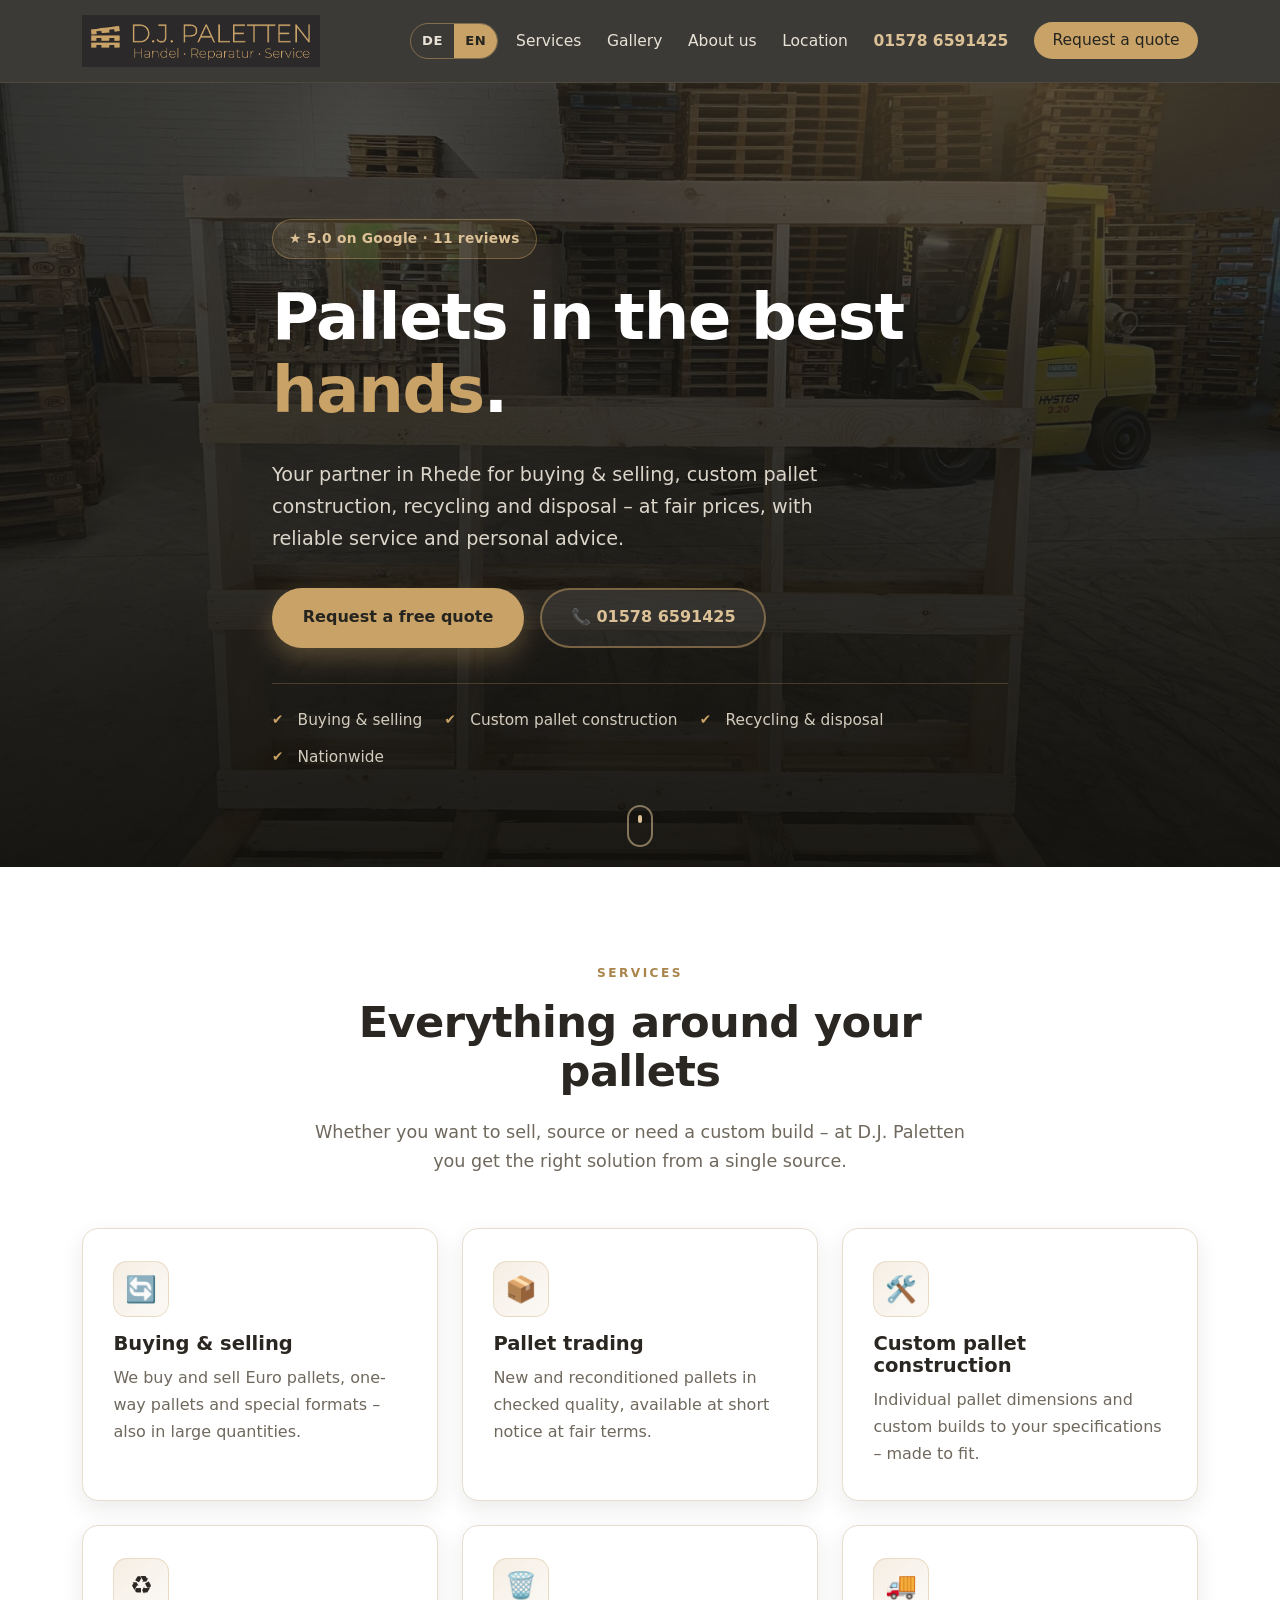
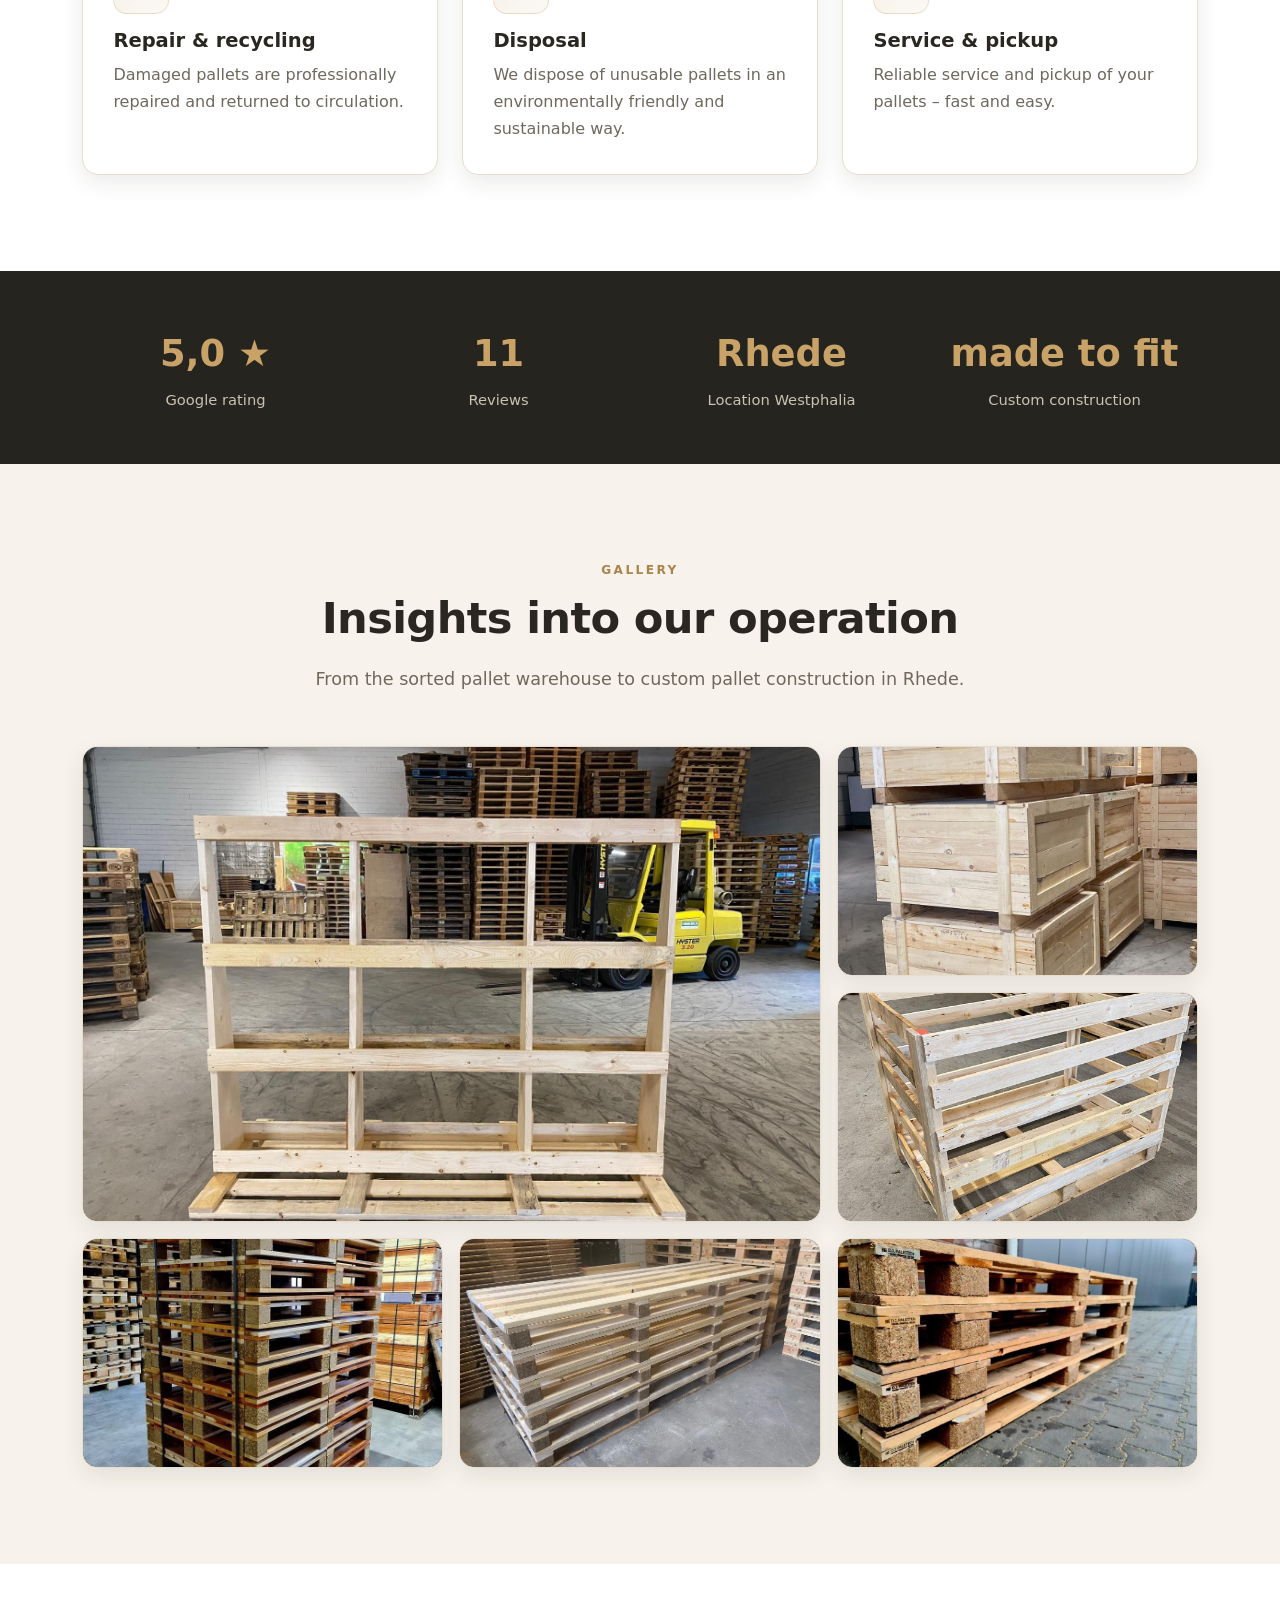
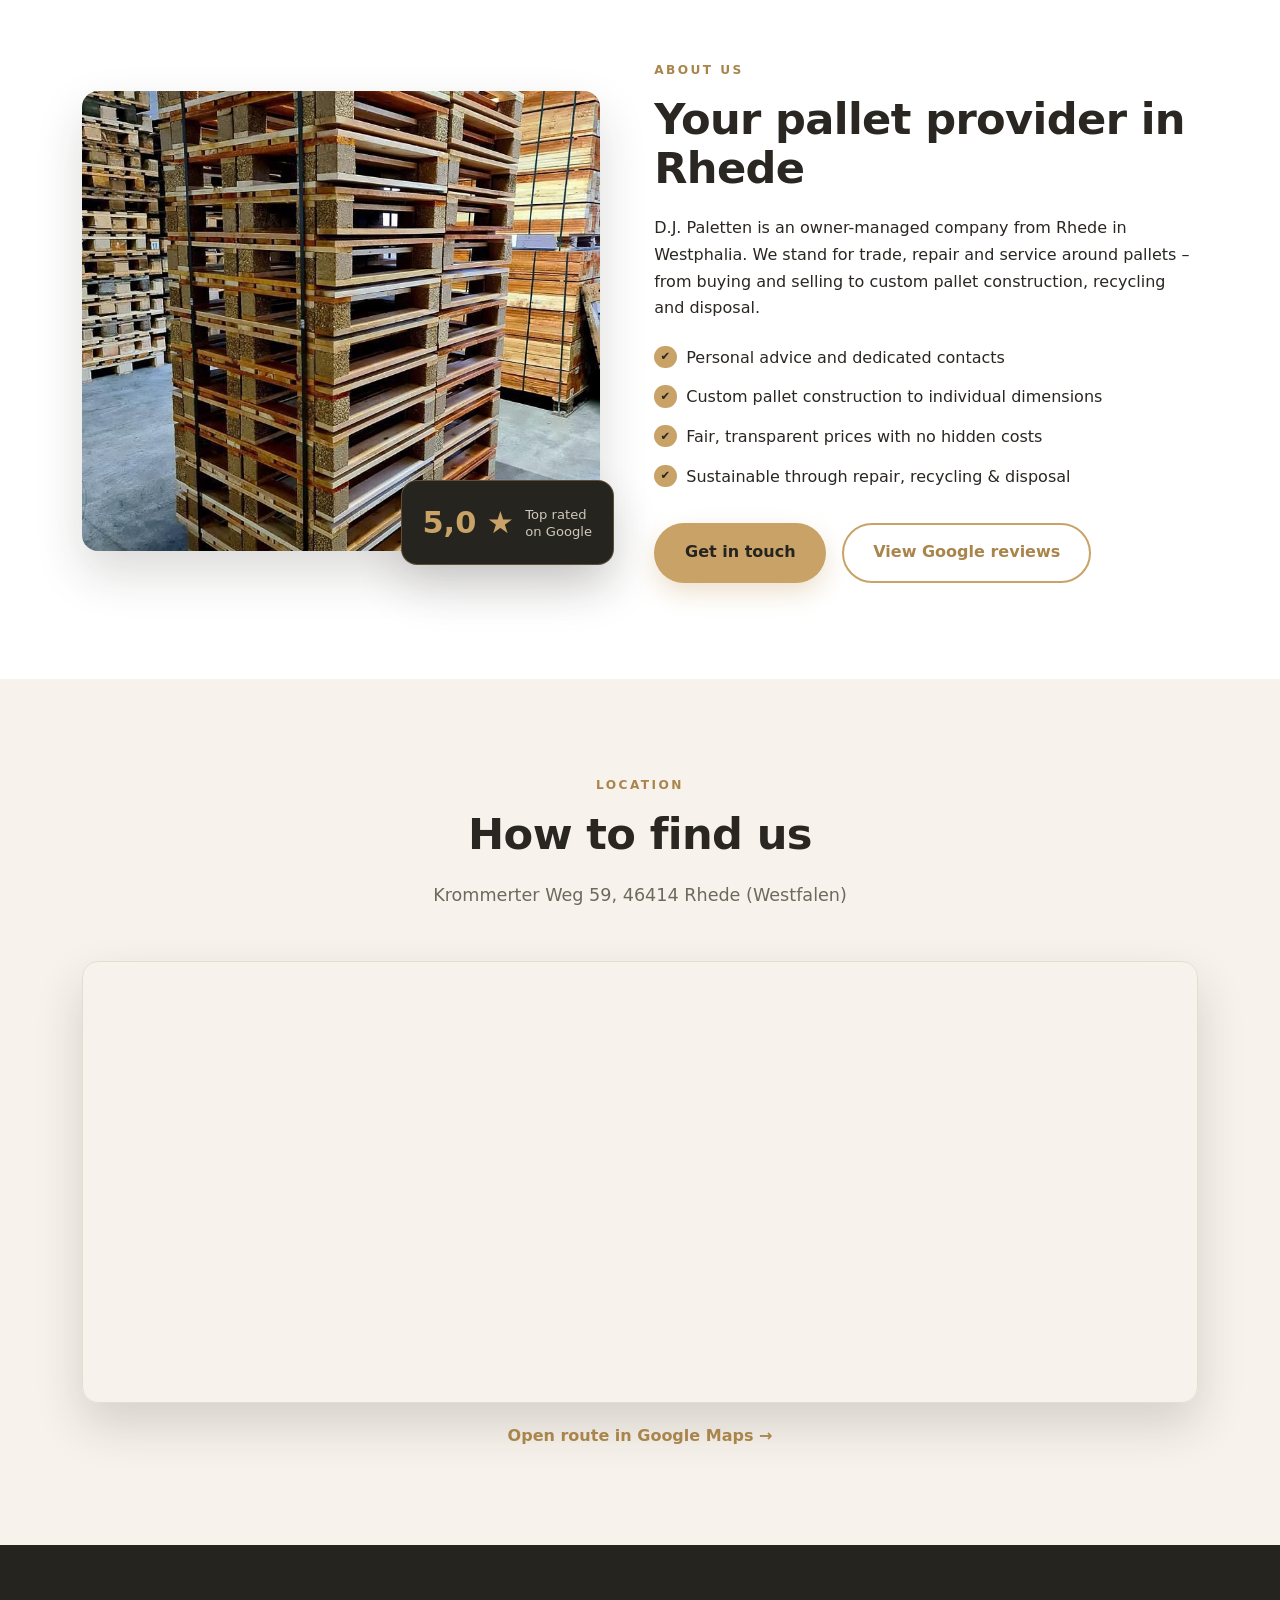
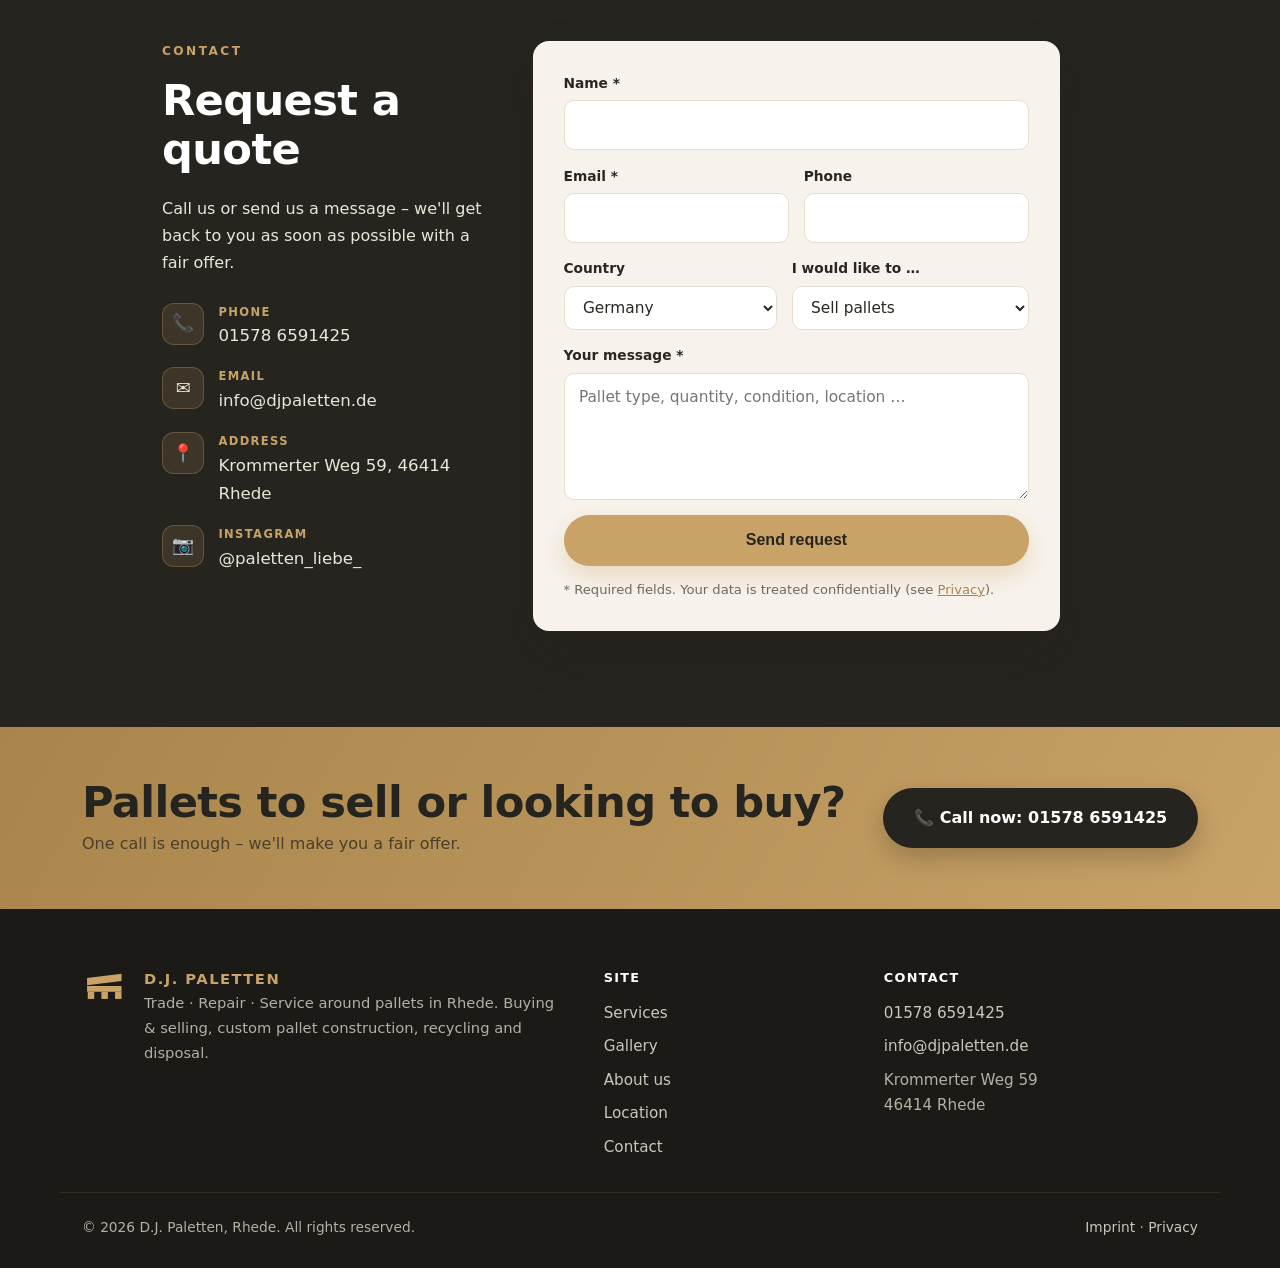
==== index.html @ c66fdd86 "Fix logo flip/wrap on mobile, compact mobile header - Fix cached-image bug: show real logo when img " ====
<!DOCTYPE html>
<html lang="de">
<head>
  <meta charset="UTF-8" />
  <meta name="viewport" content="width=device-width, initial-scale=1.0" />
  <meta name="description" content="D.J. Paletten in Rhede – Handel, Reparatur und Service rund um Paletten: An- & Verkauf, Sonderpalettenbau, Recycling und Entsorgung. 5,0 Sterne bei Google. Krommerter Weg 59, 46414 Rhede." />
  <meta name="theme-color" content="#26241f" />
  <meta property="og:title" content="D.J. Paletten Rhede – Handel · Reparatur · Service" />
  <meta property="og:description" content="An- & Verkauf, Sonderpalettenbau, Recycling und Entsorgung von Paletten in Rhede. 5,0 Sterne bei Google." />
  <meta property="og:type" content="website" />
  <meta property="og:image" content="assets/img/lager-europaletten.jpg" />
  <title>D.J. Paletten Rhede – Handel · Reparatur · Service</title>
  <link rel="stylesheet" href="css/style.css?v=3" />
  <link rel="icon" href="data:image/svg+xml,%3Csvg xmlns='http://www.w3.org/2000/svg' viewBox='0 0 100 100'%3E%3Crect width='100' height='100' rx='18' fill='%2326241f'/%3E%3Crect x='20' y='40' width='60' height='12' rx='2' fill='%23c8a267'/%3E%3Crect x='20' y='54' width='60' height='10' rx='2' fill='%23c8a267'/%3E%3Crect x='22' y='64' width='12' height='12' fill='%23c8a267'/%3E%3Crect x='44' y='64' width='12' height='12' fill='%23c8a267'/%3E%3Crect x='66' y='64' width='12' height='12' fill='%23c8a267'/%3E%3C/svg%3E" />

  <script type="application/ld+json">
  {
    "@context": "https://schema.org",
    "@type": "LocalBusiness",
    "name": "D.J. Paletten",
    "description": "Handel, Reparatur und Service rund um Paletten: An- & Verkauf, Sonderpalettenbau, Recycling und Entsorgung.",
    "telephone": "+4915786591425",
    "email": "info@djpaletten.de",
    "url": "https://www.djpaletten.de",
    "address": {
      "@type": "PostalAddress",
      "streetAddress": "Krommerter Weg 59",
      "postalCode": "46414",
      "addressLocality": "Rhede",
      "addressRegion": "Nordrhein-Westfalen",
      "addressCountry": "DE"
    },
    "aggregateRating": { "@type": "AggregateRating", "ratingValue": "5.0", "reviewCount": "11" }
  }
  </script>
</head>
<body>
  <a href="#leistungen" class="skip-link" data-i18n="skip">Zum Inhalt springen</a>

  <!-- Header -->
  <header class="site-header" id="top">
    <div class="container header-inner">
      <a href="#top" class="logo" aria-label="D.J. Paletten Startseite">
        <img src="assets/img/logo.png?v=3" alt="D.J. Paletten" class="logo-img" />
        <span class="logo-fallback">
          <svg class="logo-mark" viewBox="0 0 64 48" role="img" aria-hidden="true" focusable="false">
            <path d="M7 13 L55 7 L55 17 L7 23 Z" fill="#c8a267" />
            <path d="M7 24 L55 24 L55 32 L7 32 Z" fill="#c8a267" />
            <rect x="8" y="32" width="9" height="10" fill="#c8a267" />
            <rect x="27" y="32" width="9" height="10" fill="#c8a267" />
            <rect x="46" y="32" width="9" height="10" fill="#c8a267" />
          </svg>
          <span class="logo-text">
            <span class="logo-name">D.J. Paletten</span>
            <span class="logo-tag">Handel · Reparatur · Service</span>
          </span>
        </span>
      </a>

      <div class="header-right">
        <div class="lang-switch" role="group" aria-label="Sprache / Language">
          <button type="button" data-lang="de" class="active">DE</button>
          <button type="button" data-lang="en">EN</button>
        </div>
        <nav class="main-nav" aria-label="Hauptnavigation">
          <button class="nav-toggle" aria-expanded="false" aria-controls="nav-list" aria-label="Menü öffnen">
            <span></span><span></span><span></span>
          </button>
          <ul id="nav-list" class="nav-list">
            <li><a href="#leistungen" data-i18n="nav.services">Leistungen</a></li>
            <li><a href="#galerie" data-i18n="nav.gallery">Galerie</a></li>
            <li><a href="#ueber-uns" data-i18n="nav.about">Über uns</a></li>
            <li><a href="#standort" data-i18n="nav.location">Standort</a></li>
            <li><a href="tel:+4915786591425" class="nav-phone">01578 6591425</a></li>
            <li><a href="#kontakt" class="nav-cta" data-i18n="nav.cta">Angebot anfragen</a></li>
          </ul>
        </nav>
      </div>
    </div>
  </header>

  <main>
    <!-- Hero -->
    <section class="hero">
      <div class="hero-bg" aria-hidden="true"></div>
      <div class="container hero-inner">
        <span class="hero-badge" data-i18n="hero.badge">★ 5,0 bei Google · 11 Rezensionen</span>
        <h1><span data-i18n="hero.h1a">Paletten in besten </span><span class="accent" data-i18n="hero.h1b">Händen</span>.</h1>
        <p class="hero-lead" data-i18n="hero.lead">
          Ihr Partner in Rhede für An- &amp; Verkauf, Sonderpalettenbau, Recycling und
          Entsorgung – zu fairen Preisen, mit zuverlässigem Service und persönlicher Beratung.
        </p>
        <div class="hero-actions">
          <a href="#kontakt" class="btn btn-primary" data-i18n="hero.btnQuote">Kostenloses Angebot anfragen</a>
          <a href="tel:+4915786591425" class="btn btn-ghost">📞 01578 6591425</a>
        </div>
        <ul class="hero-usp">
          <li data-i18n="hero.usp1">An- &amp; Verkauf</li>
          <li data-i18n="hero.usp2">Sonderpalettenbau</li>
          <li data-i18n="hero.usp3">Recycling &amp; Entsorgung</li>
          <li data-i18n="hero.usp4">Deutschlandweit</li>
        </ul>
      </div>
      <a href="#leistungen" class="hero-scroll" aria-label="Nach unten scrollen"><span></span></a>
    </section>

    <!-- Leistungen -->
    <section id="leistungen" class="section">
      <div class="container">
        <header class="section-head reveal">
          <p class="eyebrow" data-i18n="services.eyebrow">Leistungen</p>
          <h2 data-i18n="services.h2">Alles rund um Ihre Paletten</h2>
          <p class="section-sub" data-i18n="services.sub">
            Ob Sie Paletten loswerden, beschaffen oder eine Sonderanfertigung benötigen –
            bei D.J. Paletten bekommen Sie die passende Lösung aus einer Hand.
          </p>
        </header>

        <div class="cards">
          <article class="card reveal">
            <span class="card-icon">🔄</span>
            <h3 data-i18n="card1.t">An- &amp; Verkauf</h3>
            <p data-i18n="card1.d">Wir kaufen und verkaufen Europaletten, Einwegpaletten und Sonderformate – auch in großen Mengen.</p>
          </article>
          <article class="card reveal">
            <span class="card-icon">📦</span>
            <h3 data-i18n="card2.t">Palettenhandel</h3>
            <p data-i18n="card2.d">Neue und aufgearbeitete Paletten in geprüfter Qualität, kurzfristig verfügbar zu fairen Konditionen.</p>
          </article>
          <article class="card reveal">
            <span class="card-icon">🛠️</span>
            <h3 data-i18n="card3.t">Sonderpalettenbau</h3>
            <p data-i18n="card3.d">Individuelle Palettenmaße und Sonderanfertigungen nach Ihren Vorgaben – passgenau gefertigt.</p>
          </article>
          <article class="card reveal">
            <span class="card-icon">♻️</span>
            <h3 data-i18n="card4.t">Reparatur &amp; Recycling</h3>
            <p data-i18n="card4.d">Beschädigte Paletten werden fachgerecht instand gesetzt und zurück in den Kreislauf geführt.</p>
          </article>
          <article class="card reveal">
            <span class="card-icon">🗑️</span>
            <h3 data-i18n="card5.t">Entsorgung</h3>
            <p data-i18n="card5.d">Nicht mehr verwendbare Paletten entsorgen wir umweltgerecht und nachhaltig für Sie.</p>
          </article>
          <article class="card reveal">
            <span class="card-icon">🚚</span>
            <h3 data-i18n="card6.t">Service &amp; Abholung</h3>
            <p data-i18n="card6.d">Zuverlässiger Service und Abholung Ihrer Paletten – schnell und unkompliziert.</p>
          </article>
        </div>
      </div>
    </section>

    <!-- Kennzahlen -->
    <section class="stats-band">
      <div class="container stats-inner">
        <div class="stat reveal"><strong>5,0 ★</strong><span data-i18n="stats1">Google-Bewertung</span></div>
        <div class="stat reveal"><strong>11</strong><span data-i18n="stats2">Rezensionen</span></div>
        <div class="stat reveal"><strong>Rhede</strong><span data-i18n="stats3">Standort Westfalen</span></div>
        <div class="stat reveal"><strong data-i18n="stats4v">nach Maß</strong><span data-i18n="stats4">Sonderpalettenbau</span></div>
      </div>
    </section>

    <!-- Galerie -->
    <section id="galerie" class="section section-alt">
      <div class="container">
        <header class="section-head reveal">
          <p class="eyebrow" data-i18n="gallery.eyebrow">Galerie</p>
          <h2 data-i18n="gallery.h2">Einblicke in unseren Betrieb</h2>
          <p class="section-sub" data-i18n="gallery.sub">Vom sortierten Palettenlager bis zum Sonderpalettenbau in Rhede.</p>
        </header>

        <div class="gallery reveal">
          <figure class="gallery-item wide" data-label="Lager &amp; Logistik" data-i18n-label="g1">
            <img src="assets/img/lager-europaletten.jpg" alt="Palettenlager mit Gabelstapler bei D.J. Paletten in Rhede" loading="lazy" />
          </figure>
          <figure class="gallery-item" data-label="Aufsatzkisten" data-i18n-label="g2">
            <img src="assets/img/lager-holzkisten.jpg" alt="Gestapelte Aufsatz- und Holzkisten" loading="lazy" />
          </figure>
          <figure class="gallery-item" data-label="Aufsetzrahmen" data-i18n-label="g3">
            <img src="assets/img/aufsetzrahmen.jpg" alt="Aufsetzrahmen auf einer Palette" loading="lazy" />
          </figure>
          <figure class="gallery-item" data-label="Neue Paletten" data-i18n-label="g4">
            <img src="assets/img/produktion-paletten.jpg" alt="Stapel neuer Paletten im Betrieb" loading="lazy" />
          </figure>
          <figure class="gallery-item" data-label="Sonderpaletten" data-i18n-label="g5">
            <img src="assets/img/sonderpalette.jpg" alt="Kräftige Sonderpalette aus dem Palettenbau" loading="lazy" />
          </figure>
          <figure class="gallery-item" data-label="D.J. Paletten" data-i18n-label="g6">
            <img src="assets/img/dj-paletten-detail.jpg" alt="Paletten mit D.J. Paletten Kennzeichnung" loading="lazy" />
          </figure>
        </div>
      </div>
    </section>

    <!-- Über uns -->
    <section id="ueber-uns" class="section">
      <div class="container about-inner">
        <div class="about-media reveal">
          <img src="assets/img/produktion-paletten.jpg" alt="Frisch produzierte Paletten bei D.J. Paletten" loading="lazy" />
          <div class="about-badge">
            <strong>5,0 ★</strong>
            <span data-i18n-html="about.badge">Top bewertet<br />bei Google</span>
          </div>
        </div>
        <div class="about-text reveal">
          <p class="eyebrow" data-i18n="about.eyebrow">Über uns</p>
          <h2 data-i18n="about.h2">Ihr Palettenanbieter in Rhede</h2>
          <p data-i18n="about.p">
            D.J. Paletten ist ein inhabergeführtes Unternehmen aus Rhede in Westfalen.
            Wir stehen für Handel, Reparatur und Service rund um Paletten – vom An- und
            Verkauf über den Sonderpalettenbau bis zu Recycling und Entsorgung.
          </p>
          <ul class="checklist">
            <li data-i18n="about.li1">Persönliche Beratung und feste Ansprechpartner</li>
            <li data-i18n="about.li2">Sonderpalettenbau nach individuellem Maß</li>
            <li data-i18n="about.li3">Faire, transparente Preise ohne versteckte Kosten</li>
            <li data-i18n="about.li4">Nachhaltig durch Reparatur, Recycling &amp; Entsorgung</li>
          </ul>
          <div class="about-actions">
            <a href="#kontakt" class="btn btn-primary" data-i18n="about.btnContact">Kontakt aufnehmen</a>
            <a href="https://www.google.com/maps/search/?api=1&query=D.J.+Paletten+Krommerter+Weg+59+Rhede" target="_blank" rel="noopener" class="btn btn-outline" data-i18n="about.btnReviews">Google-Bewertungen ansehen</a>
          </div>
        </div>
      </div>
    </section>

    <!-- Standort -->
    <section id="standort" class="section section-alt">
      <div class="container">
        <header class="section-head reveal">
          <p class="eyebrow" data-i18n="location.eyebrow">Standort</p>
          <h2 data-i18n="location.h2">So finden Sie uns</h2>
          <p class="section-sub">Krommerter Weg 59, 46414 Rhede (Westfalen)</p>
        </header>
        <div class="map-wrap reveal">
          <iframe
            title="Standort D.J. Paletten auf Google Maps"
            src="https://maps.google.com/maps?q=Krommerter%20Weg%2059%2C%2046414%20Rhede&z=15&output=embed"
            width="100%" height="440" style="border:0;" loading="lazy"
            referrerpolicy="no-referrer-when-downgrade" allowfullscreen></iframe>
        </div>
        <p class="map-link">
          <a href="https://www.google.com/maps/search/?api=1&query=Krommerter+Weg+59,+46414+Rhede" target="_blank" rel="noopener" data-i18n="location.maplink">Route in Google Maps öffnen &rarr;</a>
        </p>
      </div>
    </section>

    <!-- Kontakt -->
    <section id="kontakt" class="section section-contact">
      <div class="container contact-inner">
        <div class="contact-info reveal">
          <p class="eyebrow" data-i18n="contact.eyebrow">Kontakt</p>
          <h2 data-i18n="contact.h2">Angebot anfordern</h2>
          <p data-i18n="contact.p">Rufen Sie uns an oder schreiben Sie uns – wir melden uns schnellstmöglich mit einem fairen Angebot zurück.</p>

          <ul class="contact-list">
            <li>
              <span class="contact-ico">📞</span>
              <span><span class="contact-label" data-i18n="contact.tel">Telefon</span><a href="tel:+4915786591425">01578 6591425</a></span>
            </li>
            <li>
              <span class="contact-ico">✉️</span>
              <span><span class="contact-label" data-i18n="contact.email">E-Mail</span><a href="mailto:info@djpaletten.de">info@djpaletten.de</a></span>
            </li>
            <li>
              <span class="contact-ico">📍</span>
              <span><span class="contact-label" data-i18n="contact.addr">Adresse</span>Krommerter Weg 59, 46414 Rhede</span>
            </li>
            <li>
              <span class="contact-ico">📷</span>
              <span><span class="contact-label">Instagram</span><a href="https://www.instagram.com/paletten_liebe_/" target="_blank" rel="noopener">@paletten_liebe_</a></span>
            </li>
          </ul>
        </div>

        <form class="contact-form reveal" id="contact-form" action="https://formspree.io/f/mzdnvnoz" method="POST" novalidate>
          <input type="hidden" name="_subject" value="Neue Anfrage über djpaletten.de" />
          <input type="text" name="_gotcha" tabindex="-1" autocomplete="off" aria-hidden="true" style="position:absolute;left:-9999px;width:1px;height:1px;overflow:hidden" />
          <div class="field">
            <label for="name" data-i18n="form.name">Name *</label>
            <input type="text" id="name" name="name" required autocomplete="name" />
          </div>
          <div class="field-row">
            <div class="field">
              <label for="email" data-i18n="form.email">E-Mail *</label>
              <input type="email" id="email" name="email" required autocomplete="email" />
            </div>
            <div class="field">
              <label for="phone" data-i18n="form.phone">Telefon</label>
              <input type="tel" id="phone" name="phone" autocomplete="tel" />
            </div>
          </div>
          <div class="field-row">
            <div class="field">
              <label for="country" data-i18n="form.country">Land</label>
              <select id="country" name="country">
                <option value="Deutschland" selected data-i18n="c.de">Deutschland</option>
                <option value="Österreich" data-i18n="c.at">Österreich</option>
                <option value="Schweiz" data-i18n="c.ch">Schweiz</option>
                <option value="Niederlande" data-i18n="c.nl">Niederlande</option>
                <option value="Belgien" data-i18n="c.be">Belgien</option>
                <option value="Luxemburg" data-i18n="c.lu">Luxemburg</option>
                <option value="Frankreich" data-i18n="c.fr">Frankreich</option>
                <option value="Polen" data-i18n="c.pl">Polen</option>
                <option value="Dänemark" data-i18n="c.dk">Dänemark</option>
                <option value="Tschechien" data-i18n="c.cz">Tschechien</option>
                <option value="Italien" data-i18n="c.it">Italien</option>
                <option value="Anderes Land" data-i18n="c.other">Anderes Land</option>
              </select>
            </div>
            <div class="field">
              <label for="subject" data-i18n="form.subject">Ich möchte …</label>
              <select id="subject" name="subject">
                <option value="Paletten verkaufen" data-i18n="form.opt1">Paletten verkaufen</option>
                <option value="Paletten kaufen" data-i18n="form.opt2">Paletten kaufen</option>
                <option value="Sonderpalette anfragen" data-i18n="form.opt3">Sonderpalette anfragen</option>
                <option value="Entsorgung / Recycling" data-i18n="form.opt4">Entsorgung / Recycling</option>
                <option value="Sonstiges" data-i18n="form.opt5">Sonstiges</option>
              </select>
            </div>
          </div>
          <div class="field">
            <label for="message" data-i18n="form.message">Ihre Nachricht *</label>
            <textarea id="message" name="message" rows="4" required data-i18n-ph="form.ph" placeholder="Palettenart, Menge, Zustand, Ort …"></textarea>
          </div>
          <button type="submit" class="btn btn-primary btn-block" data-i18n="form.submit">Anfrage absenden</button>
          <p class="form-note" data-i18n-html="form.note">* Pflichtfelder. Ihre Daten werden vertraulich behandelt (siehe <a href="datenschutz.html">Datenschutz</a>).</p>
          <p class="form-status" id="form-status" role="status" aria-live="polite"></p>
        </form>
      </div>
    </section>

    <!-- CTA -->
    <section class="cta-band">
      <div class="container cta-inner reveal">
        <div>
          <h2 data-i18n="cta.h2">Paletten abzugeben oder gesucht?</h2>
          <p data-i18n="cta.p">Ein Anruf genügt – wir machen Ihnen ein faires Angebot.</p>
        </div>
        <a href="tel:+4915786591425" class="btn btn-primary" data-i18n="cta.btn">📞 Jetzt anrufen: 01578 6591425</a>
      </div>
    </section>
  </main>

  <!-- Footer -->
  <footer class="site-footer">
    <div class="container footer-inner">
      <div class="footer-brand">
        <svg class="logo-mark" viewBox="0 0 64 48" role="img" aria-hidden="true" focusable="false">
          <path d="M7 13 L55 7 L55 17 L7 23 Z" fill="#c8a267" />
          <path d="M7 24 L55 24 L55 32 L7 32 Z" fill="#c8a267" />
          <rect x="8" y="32" width="9" height="10" fill="#c8a267" />
          <rect x="27" y="32" width="9" height="10" fill="#c8a267" />
          <rect x="46" y="32" width="9" height="10" fill="#c8a267" />
        </svg>
        <div>
          <p class="footer-name">D.J. Paletten</p>
          <p data-i18n="footer.desc">Handel · Reparatur · Service rund um Paletten in Rhede. An- &amp; Verkauf, Sonderpalettenbau, Recycling und Entsorgung.</p>
        </div>
      </div>
      <nav class="footer-nav" aria-label="Footer-Navigation">
        <span class="footer-h" data-i18n="footer.site">Seite</span>
        <a href="#leistungen" data-i18n="nav.services">Leistungen</a>
        <a href="#galerie" data-i18n="nav.gallery">Galerie</a>
        <a href="#ueber-uns" data-i18n="nav.about">Über uns</a>
        <a href="#standort" data-i18n="nav.location">Standort</a>
        <a href="#kontakt" data-i18n="contact.eyebrow">Kontakt</a>
      </nav>
      <div class="footer-contact">
        <span class="footer-h" data-i18n="contact.eyebrow">Kontakt</span>
        <a href="tel:+4915786591425">01578 6591425</a>
        <a href="mailto:info@djpaletten.de">info@djpaletten.de</a>
        <span>Krommerter Weg 59<br />46414 Rhede</span>
      </div>
    </div>
    <div class="container footer-legal">
      <p>&copy; <span id="year"></span> D.J. Paletten, Rhede. <span data-i18n="footer.rights">Alle Rechte vorbehalten.</span></p>
      <p><a href="impressum.html" data-i18n="footer.imprint">Impressum</a> · <a href="datenschutz.html" data-i18n="footer.privacy">Datenschutz</a></p>
    </div>
  </footer>

  <button class="to-top" id="to-top" aria-label="Nach oben scrollen">↑</button>

  <script src="js/main.js?v=3"></script>
</body>
</html>
---- css/style.css ----
/* ============================================================
   D.J. Paletten – Stylesheet
   Markenfarben: Anthrazit, Gold/Beige, Holztöne
   ============================================================ */

:root {
  --charcoal: #26241f;
  --charcoal-2: #1b1a16;
  --charcoal-soft: #322f28;
  --gold: #c8a267;
  --gold-bright: #dcc196;
  --gold-dark: #a9854c;
  --wood: #b07a3c;
  --wood-dark: #7a5228;
  --cream: #f7f3ec;
  --cream-2: #efe8dd;
  --ink: #2a2621;
  --muted: #6f685d;
  --bg: #ffffff;
  --border: #e6ddce;
  --radius: 16px;
  --radius-sm: 10px;
  --shadow: 0 22px 48px rgba(38, 34, 26, 0.16);
  --shadow-sm: 0 8px 22px rgba(38, 34, 26, 0.09);
  --maxw: 1160px;
  --font: "Segoe UI", system-ui, -apple-system, Roboto, Helvetica, Arial, sans-serif;
}

* { box-sizing: border-box; }
html { scroll-behavior: smooth; scroll-padding-top: 90px; }

body {
  margin: 0;
  font-family: var(--font);
  color: var(--ink);
  background: var(--bg);
  line-height: 1.68;
  -webkit-font-smoothing: antialiased;
  overflow-x: hidden;
}

img { max-width: 100%; display: block; }
a { color: var(--gold-dark); text-decoration: none; }
a:hover { color: var(--wood-dark); }

h1, h2, h3 { line-height: 1.14; margin: 0 0 .5em; }
h1 { font-size: clamp(2.4rem, 5.6vw, 4rem); font-weight: 700; letter-spacing: -0.02em; }
h2 { font-size: clamp(1.8rem, 3.6vw, 2.7rem); font-weight: 700; letter-spacing: -0.015em; }
h3 { font-weight: 600; }

.container { width: 100%; max-width: var(--maxw); margin: 0 auto; padding: 0 22px; }

.skip-link {
  position: absolute; left: -999px; top: 0; z-index: 100;
  background: var(--gold); color: var(--charcoal); padding: .7rem 1.2rem; border-radius: 0 0 8px 0; font-weight: 600;
}
.skip-link:focus { left: 0; }

.eyebrow {
  text-transform: uppercase; letter-spacing: .2em;
  font-size: .76rem; font-weight: 700; color: var(--gold-dark); margin: 0 0 .9rem;
}

/* ---------- Reveal-Animation ---------- */
.reveal { opacity: 0; transform: translateY(26px); transition: opacity .7s ease, transform .7s ease; }
.reveal.in { opacity: 1; transform: none; }

/* ---------- Buttons ---------- */
.btn {
  display: inline-flex; align-items: center; justify-content: center; gap: .5rem;
  padding: .92rem 1.8rem; border-radius: 999px; font-weight: 600; font-size: 1rem;
  cursor: pointer; border: 2px solid transparent; text-align: center;
  transition: transform .15s ease, background .2s ease, box-shadow .2s ease, color .2s ease, border-color .2s ease;
}
.btn:active { transform: translateY(1px); }
.btn-primary { background: var(--gold); color: var(--charcoal); box-shadow: 0 10px 24px rgba(200,162,103,.32); }
.btn-primary:hover { background: var(--gold-bright); color: var(--charcoal); transform: translateY(-2px); box-shadow: 0 14px 30px rgba(200,162,103,.4); }
.btn-ghost { background: rgba(255,255,255,.06); color: var(--gold-bright); border-color: rgba(200, 162, 103, 0.5); }
.btn-ghost:hover { background: var(--gold); color: var(--charcoal); border-color: var(--gold); }
.btn-outline { background: transparent; color: var(--gold-dark); border-color: var(--gold); }
.btn-outline:hover { background: var(--gold); color: var(--charcoal); }
.btn-block { width: 100%; }

/* ---------- Header ---------- */
.site-header {
  position: sticky; top: 0; z-index: 50;
  background: rgba(27, 26, 22, 0.86);
  backdrop-filter: saturate(160%) blur(12px);
  border-bottom: 1px solid rgba(200, 162, 103, 0.14);
  transition: background .3s ease, box-shadow .3s ease;
}
.site-header.scrolled { background: rgba(23, 22, 18, 0.97); box-shadow: 0 8px 30px rgba(0,0,0,.28); }
.header-inner { display: flex; align-items: center; justify-content: space-between; height: 82px; }

.logo { display: flex; align-items: center; gap: .7rem; color: #fff; }
.logo:hover { color: #fff; }
.logo-img { height: 52px; width: auto; display: none; }
.logo-fallback { display: flex; align-items: center; gap: .7rem; }
.logo-mark { width: 48px; height: 38px; flex: none; }
.logo-text { display: flex; flex-direction: column; line-height: 1.15; }
.logo-name { font-size: 1.3rem; font-weight: 400; color: var(--gold); letter-spacing: .2em; text-transform: uppercase; white-space: nowrap; }
.logo-tag { font-size: .64rem; letter-spacing: .16em; text-transform: uppercase; color: rgba(220, 193, 150, 0.72); margin-top: 2px; white-space: nowrap; }

.nav-list { display: flex; align-items: center; gap: 1.6rem; list-style: none; margin: 0; padding: 0; }
.nav-list a { color: #e9e2d6; font-weight: 500; font-size: .97rem; }
.nav-list a:hover { color: var(--gold); }
.nav-phone { color: var(--gold-bright) !important; font-weight: 600 !important; }
.nav-cta { background: var(--gold); color: var(--charcoal) !important; padding: .58rem 1.15rem; border-radius: 999px; font-weight: 600; }
.nav-cta:hover { background: var(--gold-bright); }
.nav-toggle { display: none; }

.header-right { display: flex; align-items: center; gap: 1.1rem; }
.lang-switch { display: flex; flex: none; border: 1px solid rgba(200, 162, 103, 0.5); border-radius: 999px; overflow: hidden; }
.lang-switch button {
  background: transparent; color: #e9e2d6; border: none; cursor: pointer;
  padding: .38rem .7rem; font: inherit; font-size: .82rem; font-weight: 700; letter-spacing: .04em;
  transition: background .2s ease, color .2s ease;
}
.lang-switch button.active { background: var(--gold); color: var(--charcoal); }
.lang-switch button:not(.active):hover { color: var(--gold); }

/* ---------- Hero ---------- */
.hero { position: relative; color: #fff; overflow: hidden; padding: clamp(4.5rem, 11vw, 8.5rem) 0 clamp(4rem, 8vw, 6rem); }
.hero-bg {
  position: absolute; inset: 0; z-index: 0;
  background:
    radial-gradient(820px 460px at 80% 0%, rgba(200, 162, 103, 0.24), transparent 60%),
    linear-gradient(180deg, rgba(27, 26, 22, 0.78) 0%, rgba(16, 15, 12, 0.95) 100%),
    url("../assets/img/lager-europaletten.jpg") center/cover no-repeat,
    var(--charcoal);
  transform: scale(1.02);
}
.hero-inner { position: relative; z-index: 1; max-width: 780px; }
.hero-badge {
  display: inline-block; margin-bottom: 1.4rem; padding: .45rem 1rem; border-radius: 999px;
  background: rgba(200, 162, 103, 0.14); border: 1px solid rgba(200, 162, 103, 0.4);
  color: var(--gold-bright); font-weight: 600; font-size: .86rem; letter-spacing: .02em;
}
.hero h1 { color: #fff; }
.hero h1 .accent { color: var(--gold); }
.hero-lead { font-size: 1.2rem; color: #dcd6ca; max-width: 48ch; margin-top: 1.2rem; }
.hero-actions { display: flex; flex-wrap: wrap; gap: 1rem; margin: 2rem 0 2.2rem; }
.hero-usp {
  display: flex; flex-wrap: wrap; gap: .7rem 1.4rem; list-style: none; margin: 0; padding: 1.5rem 0 0;
  border-top: 1px solid rgba(200, 162, 103, 0.25);
}
.hero-usp li { position: relative; padding-left: 1.6rem; color: #d3ccbe; font-weight: 500; font-size: .96rem; }
.hero-usp li::before { content: "✔"; position: absolute; left: 0; color: var(--gold); font-size: .85rem; }

.hero-scroll { position: absolute; left: 50%; bottom: 20px; transform: translateX(-50%); z-index: 1; width: 26px; height: 42px; border: 2px solid rgba(220,193,150,.55); border-radius: 14px; }
.hero-scroll span { position: absolute; left: 50%; top: 8px; width: 4px; height: 8px; background: var(--gold-bright); border-radius: 2px; transform: translateX(-50%); animation: scrolldot 1.6s ease-in-out infinite; }
@keyframes scrolldot { 0%,100% { opacity: 0; top: 8px; } 50% { opacity: 1; top: 20px; } }

/* ---------- Sections ---------- */
.section { padding: clamp(3.8rem, 7.5vw, 6.5rem) 0; }
.section-alt { background: var(--cream); }
.section-head { text-align: center; max-width: 680px; margin: 0 auto 3.2rem; }
.section-sub { color: var(--muted); font-size: 1.1rem; }

/* ---------- Cards ---------- */
.cards { display: grid; grid-template-columns: repeat(3, 1fr); gap: 1.5rem; }
.card {
  background: #fff; border: 1px solid var(--border); border-radius: var(--radius);
  padding: 2rem 1.9rem; box-shadow: var(--shadow-sm); position: relative; overflow: hidden;
  transition: transform .2s ease, box-shadow .2s ease, border-color .2s ease;
}
.card::before { content: ""; position: absolute; left: 0; top: 0; bottom: 0; width: 4px; background: var(--gold); transform: scaleY(0); transform-origin: top; transition: transform .22s ease; }
.card:hover { transform: translateY(-6px); box-shadow: var(--shadow); border-color: var(--gold); }
.card:hover::before { transform: scaleY(1); }
.card-icon {
  display: inline-grid; place-items: center; width: 56px; height: 56px; margin-bottom: 1rem;
  font-size: 1.6rem; border-radius: 14px;
  background: linear-gradient(135deg, rgba(200,162,103,.18), rgba(200,162,103,.06));
  border: 1px solid rgba(200,162,103,.3);
}
.card h3 { font-size: 1.22rem; color: var(--ink); }
.card p { color: var(--muted); margin: 0; }

/* ---------- Kennzahlen ---------- */
.stats-band { background: var(--charcoal); color: #fff; }
.stats-inner { display: grid; grid-template-columns: repeat(4, 1fr); gap: 1rem; padding: clamp(2.4rem, 4vw, 3.2rem) 22px; text-align: center; }
.stats-band .stat { display: flex; flex-direction: column; gap: .2rem; }
.stats-band .stat strong { font-size: clamp(1.7rem, 3vw, 2.3rem); color: var(--gold); font-weight: 700; }
.stats-band .stat span { color: #c9c2b5; font-size: .92rem; }

/* ---------- Galerie ---------- */
.gallery { display: grid; grid-template-columns: repeat(3, 1fr); grid-auto-rows: 230px; gap: 1rem; }
.gallery-item {
  margin: 0; border-radius: var(--radius); overflow: hidden; position: relative;
  background: linear-gradient(135deg, #322e27 0%, #453d31 100%);
  border: 1px solid var(--border); box-shadow: var(--shadow-sm);
}
.gallery-item.wide { grid-column: span 2; grid-row: span 2; }
.gallery-item img { width: 100%; height: 100%; object-fit: cover; display: block; transition: transform .5s ease; }
.gallery-item:hover img { transform: scale(1.06); }
.gallery-item::after {
  content: attr(data-label); position: absolute; left: 0; right: 0; bottom: 0;
  padding: 1.4rem 1.1rem .9rem; color: #fff; font-weight: 600; font-size: .98rem;
  background: linear-gradient(0deg, rgba(20,19,16,.82), transparent);
  opacity: 0; transform: translateY(8px); transition: opacity .25s ease, transform .25s ease;
}
.gallery-item:hover::after { opacity: 1; transform: none; }
.gallery-item.img-missing::before {
  content: "Foto folgt"; position: absolute; inset: 0; display: grid; place-items: center;
  color: rgba(200, 162, 103, .85); font-size: .82rem; letter-spacing: .14em; text-transform: uppercase;
}

/* ---------- Über uns ---------- */
.about-inner { display: grid; grid-template-columns: 1fr 1.05fr; gap: 3.4rem; align-items: center; }
.about-media { position: relative; }
.about-media img { width: 100%; height: 100%; max-height: 460px; object-fit: cover; border-radius: var(--radius); box-shadow: var(--shadow); }
.about-badge {
  position: absolute; right: -14px; bottom: -14px; background: var(--charcoal); color: #fff;
  border-radius: var(--radius); padding: 1rem 1.3rem; display: flex; align-items: center; gap: .7rem;
  box-shadow: var(--shadow); border: 1px solid rgba(200,162,103,.35);
}
.about-badge strong { font-size: 1.9rem; color: var(--gold); font-weight: 700; }
.about-badge span { font-size: .82rem; color: #cfc8bb; line-height: 1.3; }
.checklist { list-style: none; margin: 1.4rem 0 2rem; padding: 0; }
.checklist li { position: relative; padding-left: 2rem; margin-bottom: .8rem; color: var(--ink); }
.checklist li::before { content: "✔"; position: absolute; left: 0; top: 1px; color: var(--charcoal); background: var(--gold); width: 1.4rem; height: 1.4rem; border-radius: 50%; display: grid; place-items: center; font-size: .72rem; font-weight: 700; }
.about-actions { display: flex; flex-wrap: wrap; gap: 1rem; }

/* ---------- Standort ---------- */
.map-wrap { border-radius: var(--radius); overflow: hidden; box-shadow: var(--shadow); border: 1px solid var(--border); line-height: 0; }
.map-wrap iframe { display: block; width: 100%; }
.map-link { text-align: center; margin: 1.2rem 0 0; font-weight: 600; }

/* ---------- Kontakt ---------- */
.section-contact { background: var(--charcoal); color: #ece6da; }
.section-contact .eyebrow { color: var(--gold); }
.section-contact h2 { color: #fff; }
.contact-inner { display: grid; grid-template-columns: .85fr 1fr; gap: 2.6rem; align-items: start; max-width: 1000px; margin-inline: auto; }
.contact-list { list-style: none; margin: 1.6rem 0 0; padding: 0; }
.contact-list li { display: flex; align-items: flex-start; gap: .9rem; margin-bottom: 1.1rem; }
.contact-ico { flex: none; width: 42px; height: 42px; display: grid; place-items: center; border-radius: 12px; background: rgba(200,162,103,.14); border: 1px solid rgba(200,162,103,.3); font-size: 1.1rem; }
.contact-list li > span:last-child { display: flex; flex-direction: column; }
.contact-label { font-size: .72rem; text-transform: uppercase; letter-spacing: .12em; color: var(--gold); font-weight: 700; }
.contact-list a, .contact-list li > span:last-child { color: #ece6da; font-size: 1.04rem; }
.contact-list a:hover { color: var(--gold-bright); }

.contact-form { background: var(--cream); border-radius: var(--radius); padding: 1.9rem; box-shadow: var(--shadow); }
.field { margin-bottom: .9rem; display: flex; flex-direction: column; }
.field-row { display: grid; grid-template-columns: 1fr 1fr; gap: .9rem; }
.field label { font-weight: 600; font-size: .86rem; margin-bottom: .32rem; color: var(--ink); }
.field input, .field select, .field textarea {
  font: inherit; font-size: .96rem; padding: .7rem .9rem; color: var(--ink);
  border: 1px solid var(--border); border-radius: var(--radius-sm); background: #fff;
  transition: border-color .15s ease, box-shadow .15s ease;
}
.field input:focus, .field select:focus, .field textarea:focus { outline: none; border-color: var(--gold); box-shadow: 0 0 0 3px rgba(200, 162, 103, 0.25); }
.field textarea { resize: vertical; }
.form-note { font-size: .82rem; color: var(--muted); margin: .8rem 0 0; }
.form-note a { color: var(--gold-dark); text-decoration: underline; }
.form-status { margin: .7rem 0 0; font-weight: 600; padding: .6rem .8rem; border-radius: 8px; display: none; }
.form-status.show { display: block; }
.form-status.ok { color: #2f6b3f; background: #e7f3ea; }
.form-status.err { color: #9c2f24; background: #fbe9e6; }

/* ---------- CTA-Band ---------- */
.cta-band { background: linear-gradient(120deg, var(--gold-dark), var(--gold)); color: var(--charcoal); }
.cta-inner { display: flex; align-items: center; justify-content: space-between; gap: 1.6rem; padding: clamp(2.4rem, 4vw, 3.2rem) 22px; flex-wrap: wrap; }
.cta-band h2 { color: var(--charcoal); margin-bottom: .2rem; }
.cta-band p { margin: 0; color: #4a3f2c; font-weight: 500; }
.cta-band .btn-primary { background: var(--charcoal); color: #fff; box-shadow: 0 10px 24px rgba(0,0,0,.2); }
.cta-band .btn-primary:hover { background: var(--charcoal-2); color: #fff; }

/* ---------- Footer ---------- */
.site-footer { background: var(--charcoal-2); color: #b6b0a4; padding: 3.6rem 0 1.8rem; }
.footer-inner { display: grid; grid-template-columns: 2fr 1fr 1.3fr; gap: 2.4rem; align-items: start; padding-bottom: 2rem; border-bottom: 1px solid rgba(200, 162, 103, 0.15); }
.footer-brand { display: flex; gap: 1rem; align-items: flex-start; }
.footer-brand .logo-mark { width: 46px; height: 38px; flex: none; }
.footer-name { color: var(--gold); font-weight: 600; letter-spacing: .1em; text-transform: uppercase; margin: 0 0 .3rem; }
.footer-brand p { margin: 0; font-size: .92rem; }
.footer-h { display: block; color: #fff; font-weight: 600; font-size: .8rem; letter-spacing: .1em; text-transform: uppercase; margin-bottom: .3rem; }
.footer-nav, .footer-contact { display: flex; flex-direction: column; gap: .5rem; font-size: .95rem; }
.footer-nav a, .footer-contact a { color: #cdc7ba; }
.footer-nav a:hover, .footer-contact a:hover, .footer-legal a:hover { color: var(--gold); }
.footer-legal { display: flex; justify-content: space-between; flex-wrap: wrap; gap: .5rem; padding-top: 1.4rem; font-size: .86rem; }
.footer-legal p { margin: 0; }
.footer-legal a { color: #cdc7ba; }

/* ---------- Back to top ---------- */
.to-top {
  position: fixed; right: 20px; bottom: 20px; z-index: 60; width: 48px; height: 48px; border: none;
  border-radius: 50%; background: var(--gold); color: var(--charcoal); font-size: 1.3rem; font-weight: 700;
  cursor: pointer; box-shadow: var(--shadow); opacity: 0; visibility: hidden; transform: translateY(12px);
  transition: opacity .25s ease, transform .25s ease, background .2s ease;
}
.to-top.show { opacity: 1; visibility: visible; transform: none; }
.to-top:hover { background: var(--gold-bright); }

/* ---------- Legal-Seiten ---------- */
.legal-hero { background: var(--charcoal); color: #fff; padding: clamp(3rem, 6vw, 4.5rem) 0 clamp(2rem, 4vw, 3rem); }
.legal-hero h1 { font-size: clamp(2rem, 4vw, 2.8rem); }
.legal-hero .eyebrow { color: var(--gold); }
.legal { padding: clamp(2.5rem, 5vw, 4rem) 0 5rem; }
.legal .container { max-width: 820px; }
.legal h2 { font-size: 1.4rem; margin-top: 2.2rem; }
.legal h3 { font-size: 1.1rem; margin-top: 1.6rem; }
.legal p, .legal li { color: #423d36; }
.legal a { color: var(--gold-dark); text-decoration: underline; }
.legal .back { display: inline-block; margin-top: 2.5rem; }
.legal .note { background: var(--cream); border-left: 4px solid var(--gold); padding: 1rem 1.2rem; border-radius: 8px; font-size: .95rem; }

/* ---------- Responsive ---------- */
@media (max-width: 900px) {
  .cards { grid-template-columns: repeat(2, 1fr); }
  .stats-inner { grid-template-columns: repeat(2, 1fr); gap: 1.6rem; }
  .gallery { grid-template-columns: repeat(2, 1fr); grid-auto-rows: 200px; }
  .gallery-item.wide { grid-column: span 2; grid-row: span 1; }
  .about-inner { grid-template-columns: 1fr; gap: 2.4rem; }
  .about-media { max-width: 520px; }
  .contact-inner { grid-template-columns: 1fr; }
  .footer-inner { grid-template-columns: 1fr; gap: 1.6rem; }
  .cta-inner { flex-direction: column; text-align: center; align-items: center; }
}

@media (max-width: 640px) {
  .nav-toggle { display: flex; flex-direction: column; justify-content: center; gap: 5px; width: 44px; height: 44px; background: none; border: none; cursor: pointer; }
  .nav-toggle span { display: block; width: 24px; height: 2px; background: var(--gold); border-radius: 2px; transition: .2s; }
  .nav-toggle[aria-expanded="true"] span:nth-child(1) { transform: translateY(7px) rotate(45deg); }
  .nav-toggle[aria-expanded="true"] span:nth-child(2) { opacity: 0; }
  .nav-toggle[aria-expanded="true"] span:nth-child(3) { transform: translateY(-7px) rotate(-45deg); }
  .nav-list { position: absolute; top: 82px; left: 0; right: 0; flex-direction: column; align-items: stretch; gap: 0; background: var(--charcoal); border-bottom: 1px solid rgba(200,162,103,.2); padding: .5rem 22px 1.2rem; box-shadow: var(--shadow); display: none; }
  .nav-list.open { display: flex; }
  .nav-list li { padding: .2rem 0; }
  .nav-list a { display: block; padding: .65rem 0; }
  .nav-phone { padding: .65rem 0 !important; }
  .nav-cta { text-align: center; margin-top: .5rem; }
  .cards { grid-template-columns: 1fr; }
  .gallery { grid-template-columns: 1fr; grid-auto-rows: 220px; }
  .gallery-item.wide { grid-column: span 1; }
  .field-row { grid-template-columns: 1fr; }
  .about-badge { right: 10px; bottom: -14px; }

  /* Buttons auf dem Handy angenehm breit & tippbar */
  .hero-actions { flex-direction: column; align-items: stretch; }
  .hero-actions .btn { width: 100%; }
  .about-actions { flex-direction: column; align-items: stretch; }
  .about-actions .btn { width: 100%; }
  .cta-band .btn { width: 100%; }

  .hero { padding: 3rem 0 3.2rem; }
  .hero h1 { font-size: 2.5rem; }
  .hero-lead { font-size: 1.08rem; }

  /* Mobiles Menü als klar abgesetztes Vollflächen-Panel */
  .nav-list { top: 82px; padding: 1rem 22px 1.6rem; gap: .2rem; min-height: calc(100vh - 82px); }
  .nav-list a { font-size: 1.15rem; padding: .85rem 0; border-bottom: 1px solid rgba(200,162,103,.12); }
  .nav-phone { font-size: 1.15rem !important; }
  .nav-cta { margin-top: .9rem; border-bottom: none !important; }

  /* Kompaktes Logo auf dem Handy (kein Umbruch, passt neben Umschalter + Menü) */
  .header-inner { height: 66px; }
  .logo-img { height: 38px; }
  .logo-mark { width: 38px; height: 30px; }
  .logo-name { font-size: 1rem; letter-spacing: .1em; }
  .logo-tag { display: none; }
  .header-right { gap: .6rem; }
  .lang-switch button { padding: .34rem .58rem; font-size: .78rem; }
  .nav-list { top: 66px; min-height: calc(100vh - 66px); }
  .site-header.scrolled .header-inner { height: 66px; }
}

@media (prefers-reduced-motion: reduce) {
  html { scroll-behavior: auto; }
  * { transition: none !important; animation: none !important; }
  .reveal { opacity: 1; transform: none; }
}
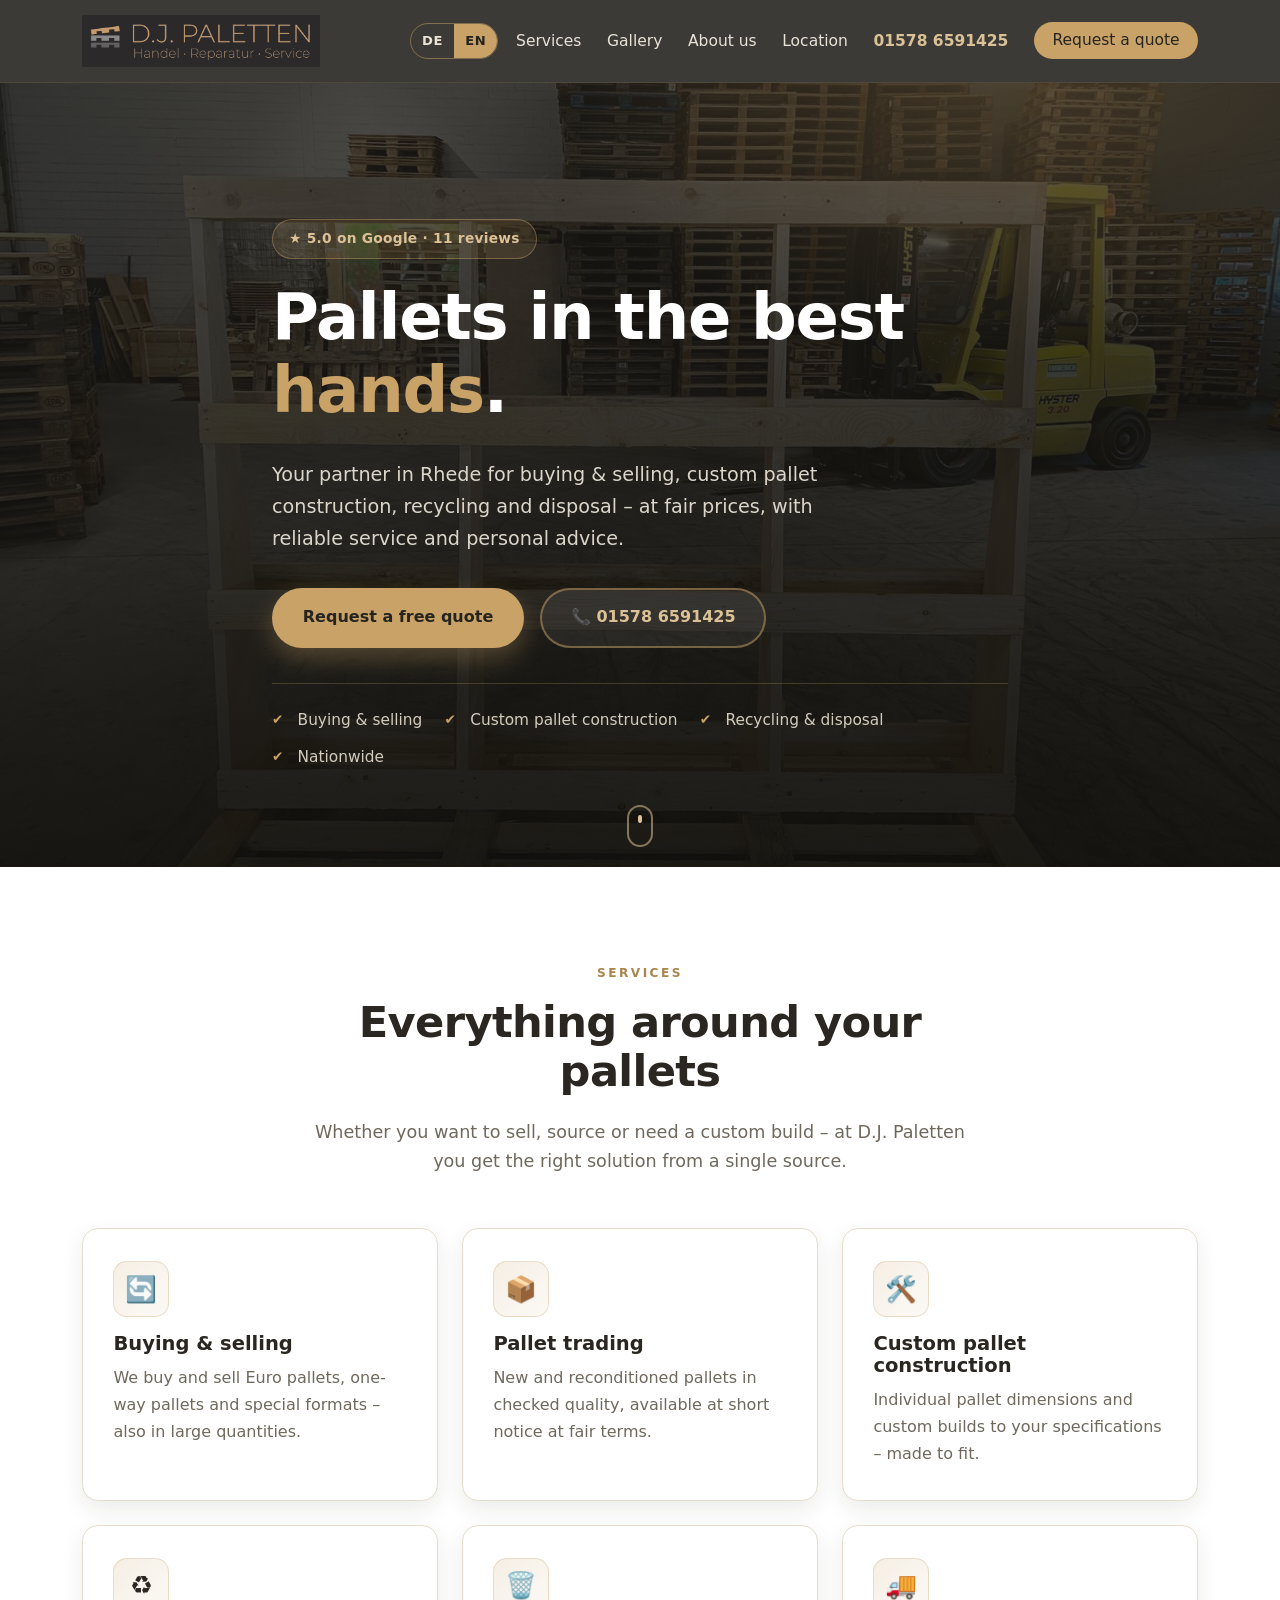
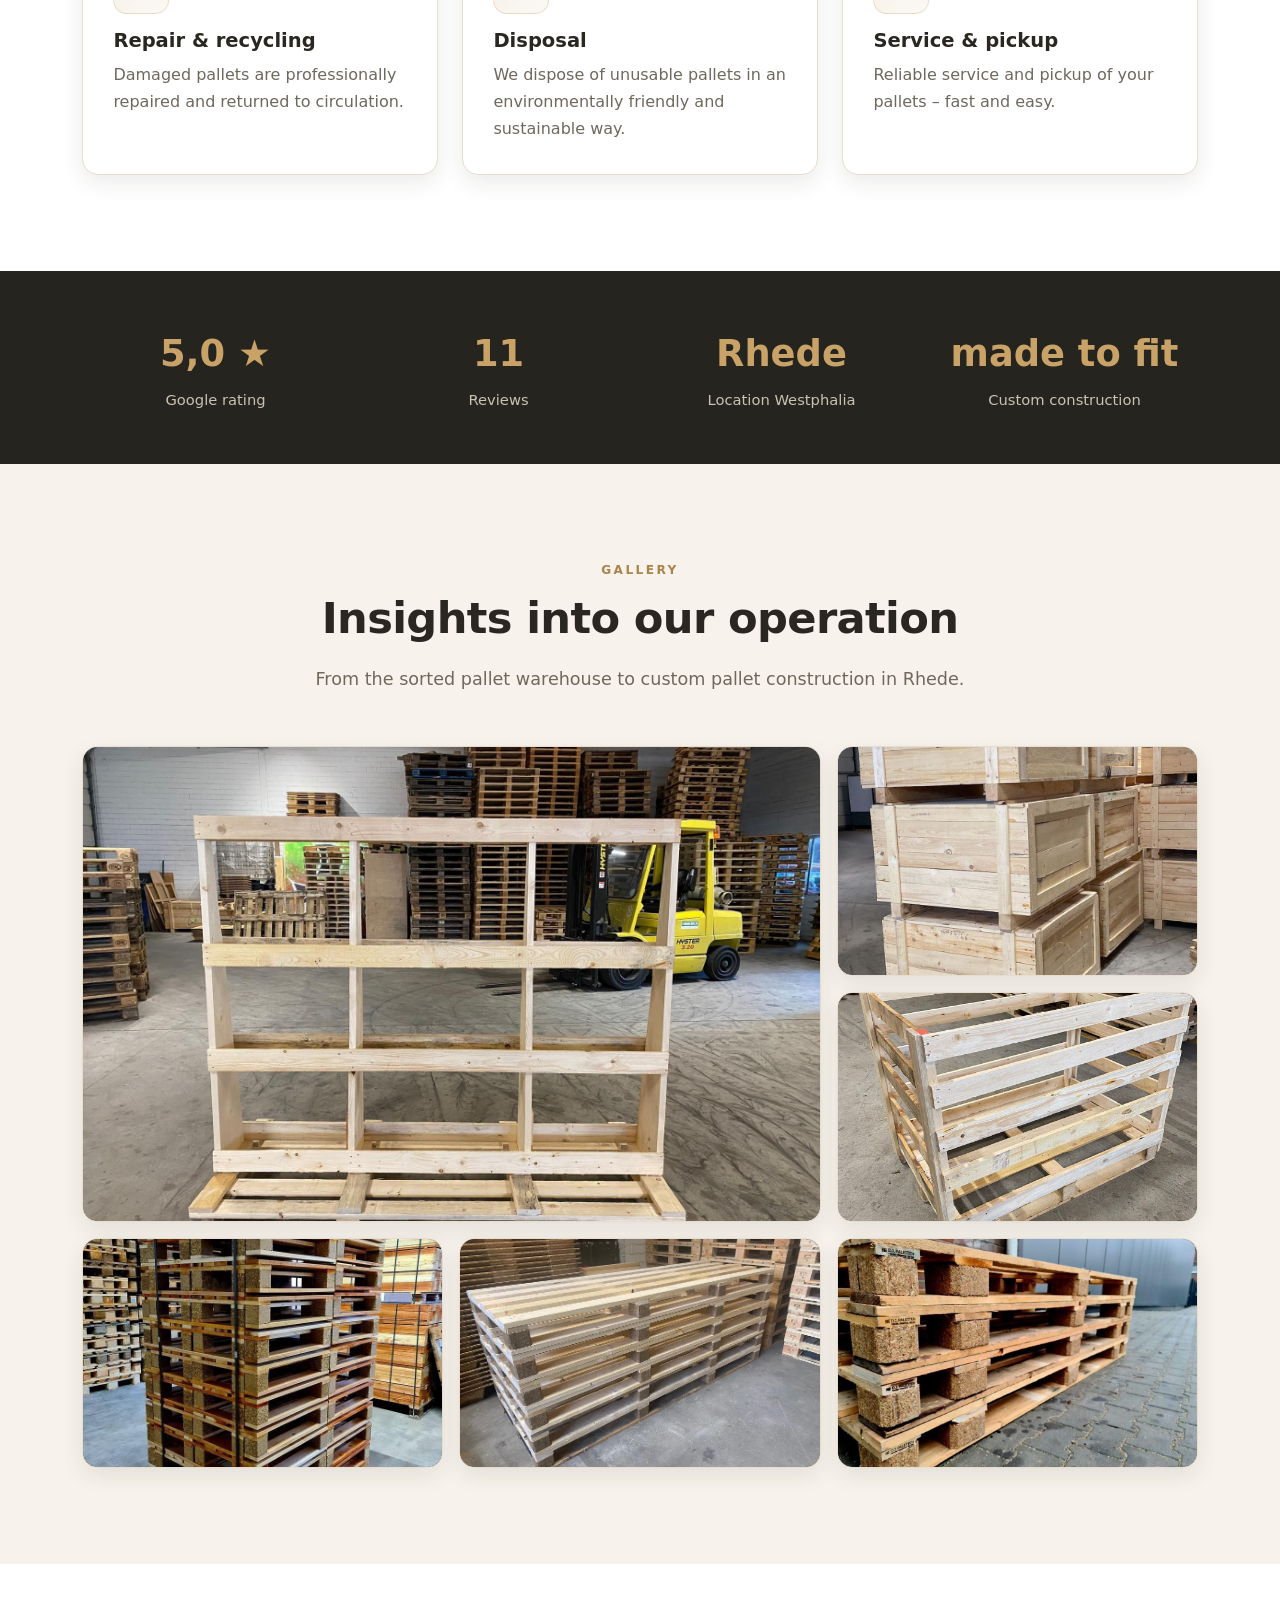
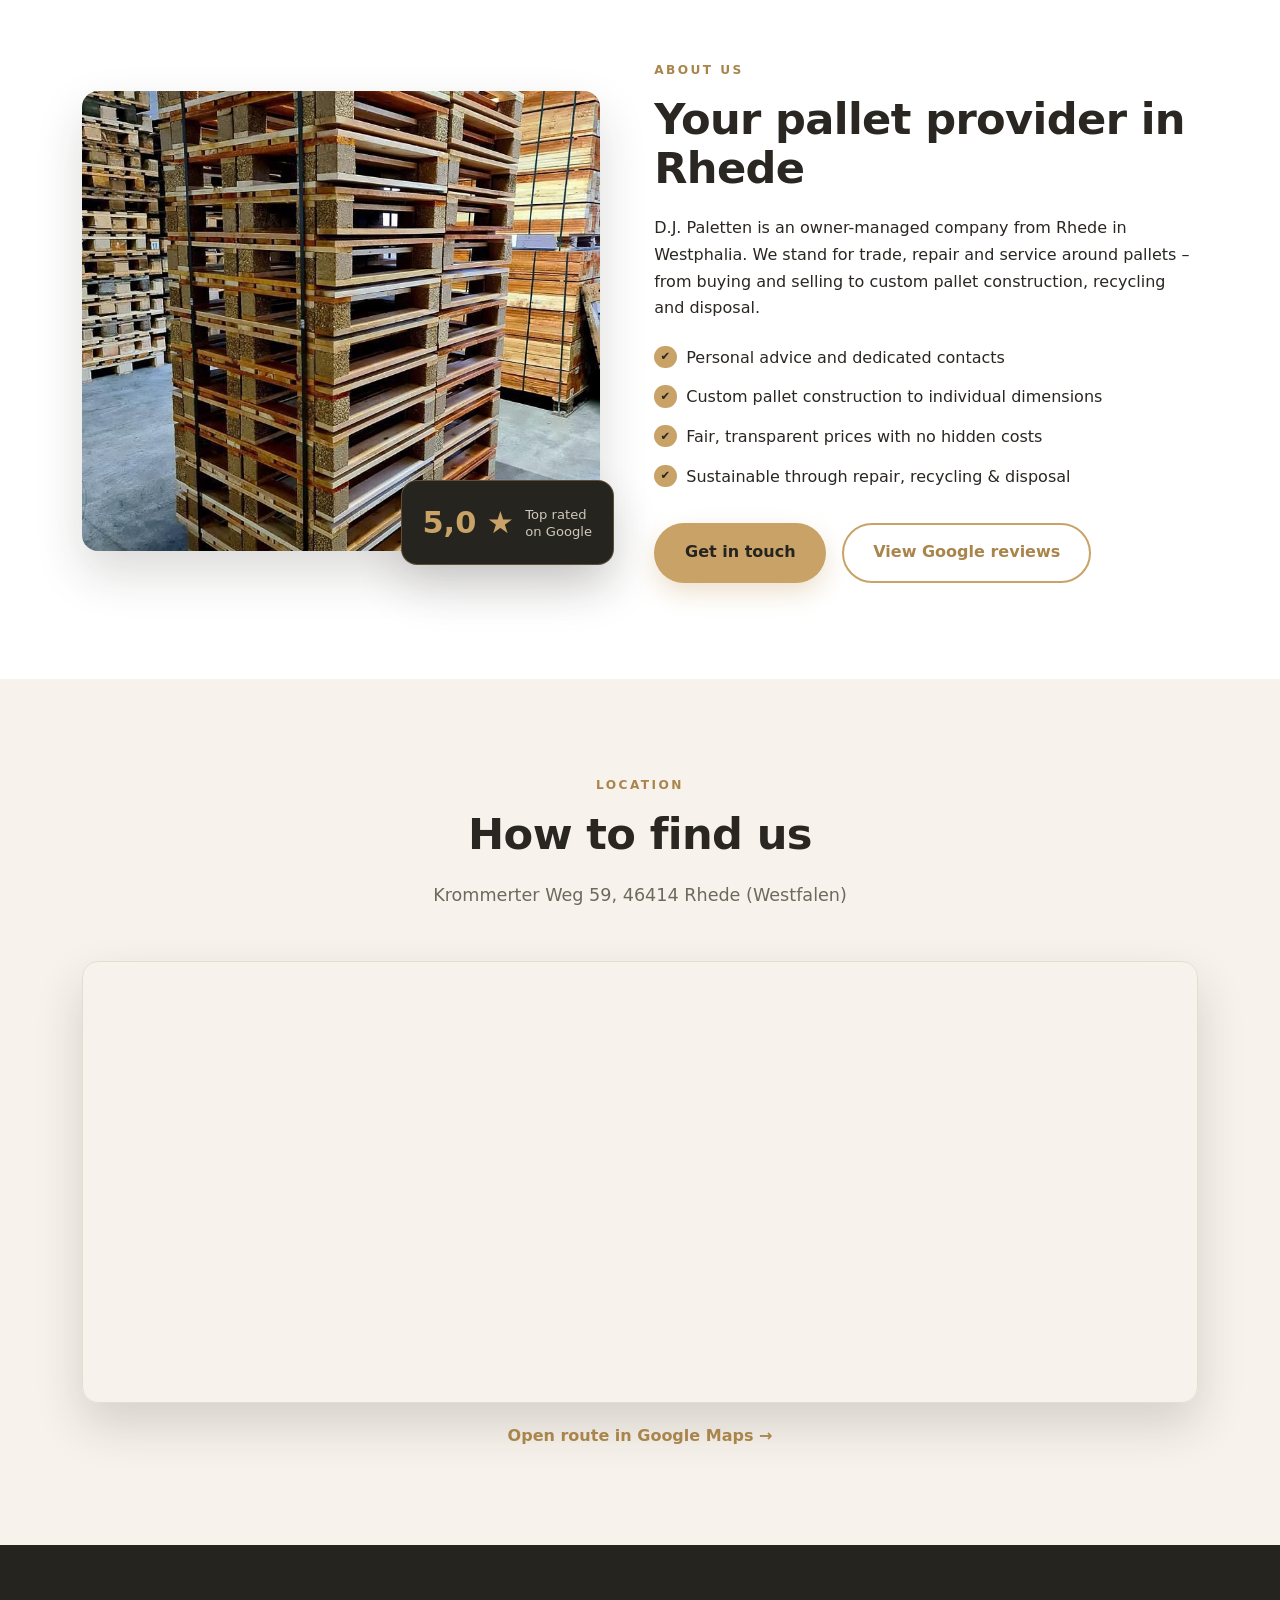
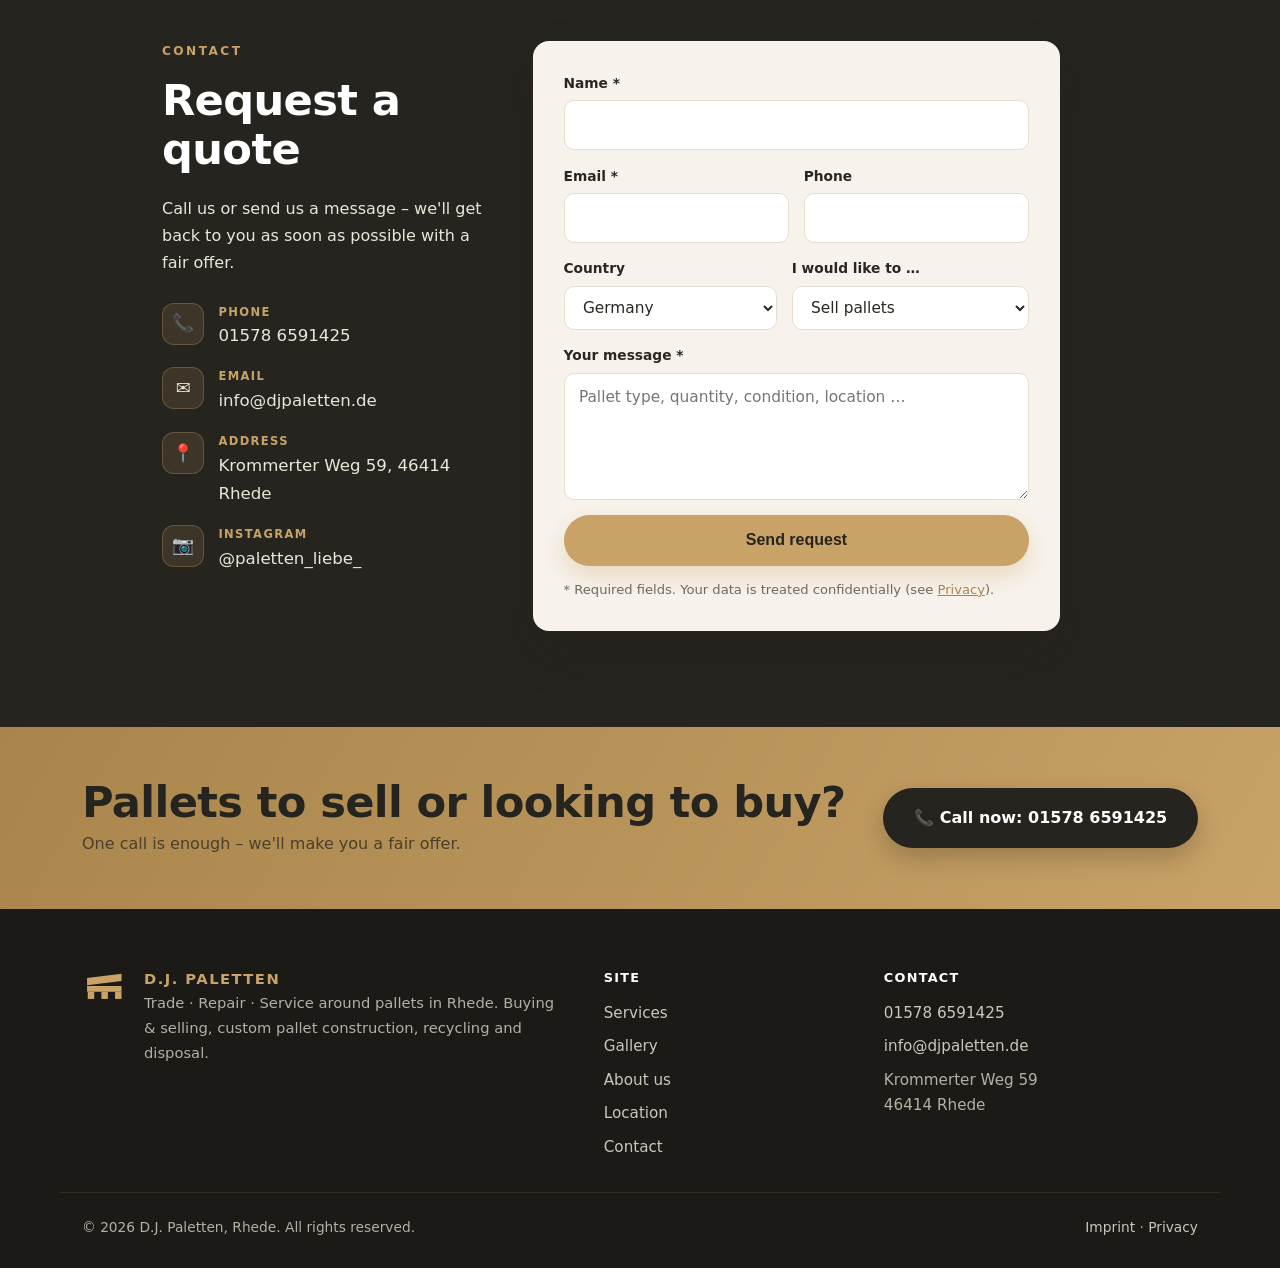
==== commit 3837fd62: "Logo: keep original design, recolor dark planks to grey - Restore the original two-tone logo and rec" ====
--- a/index.html
+++ b/index.html
@@ -10,7 +10,7 @@
   <meta property="og:type" content="website" />
   <meta property="og:image" content="assets/img/lager-europaletten.jpg" />
   <title>D.J. Paletten Rhede – Handel · Reparatur · Service</title>
-  <link rel="stylesheet" href="css/style.css?v=3" />
+  <link rel="stylesheet" href="css/style.css?v=4" />
   <link rel="icon" href="data:image/svg+xml,%3Csvg xmlns='http://www.w3.org/2000/svg' viewBox='0 0 100 100'%3E%3Crect width='100' height='100' rx='18' fill='%2326241f'/%3E%3Crect x='20' y='40' width='60' height='12' rx='2' fill='%23c8a267'/%3E%3Crect x='20' y='54' width='60' height='10' rx='2' fill='%23c8a267'/%3E%3Crect x='22' y='64' width='12' height='12' fill='%23c8a267'/%3E%3Crect x='44' y='64' width='12' height='12' fill='%23c8a267'/%3E%3Crect x='66' y='64' width='12' height='12' fill='%23c8a267'/%3E%3C/svg%3E" />
 
   <script type="application/ld+json">
@@ -41,14 +41,14 @@
   <header class="site-header" id="top">
     <div class="container header-inner">
       <a href="#top" class="logo" aria-label="D.J. Paletten Startseite">
-        <img src="assets/img/logo.png?v=3" alt="D.J. Paletten" class="logo-img" />
+        <img src="assets/img/logo.png?v=4" alt="D.J. Paletten" class="logo-img" />
         <span class="logo-fallback">
           <svg class="logo-mark" viewBox="0 0 64 48" role="img" aria-hidden="true" focusable="false">
             <path d="M7 13 L55 7 L55 17 L7 23 Z" fill="#c8a267" />
-            <path d="M7 24 L55 24 L55 32 L7 32 Z" fill="#c8a267" />
-            <rect x="8" y="32" width="9" height="10" fill="#c8a267" />
-            <rect x="27" y="32" width="9" height="10" fill="#c8a267" />
-            <rect x="46" y="32" width="9" height="10" fill="#c8a267" />
+            <path d="M7 24 L55 24 L55 32 L7 32 Z" fill="#8f8c86" />
+            <rect x="8" y="32" width="9" height="10" fill="#66635e" />
+            <rect x="27" y="32" width="9" height="10" fill="#66635e" />
+            <rect x="46" y="32" width="9" height="10" fill="#66635e" />
           </svg>
           <span class="logo-text">
             <span class="logo-name">D.J. Paletten</span>
@@ -382,6 +382,6 @@
 
   <button class="to-top" id="to-top" aria-label="Nach oben scrollen">↑</button>
 
-  <script src="js/main.js?v=3"></script>
+  <script src="js/main.js?v=4"></script>
 </body>
 </html>
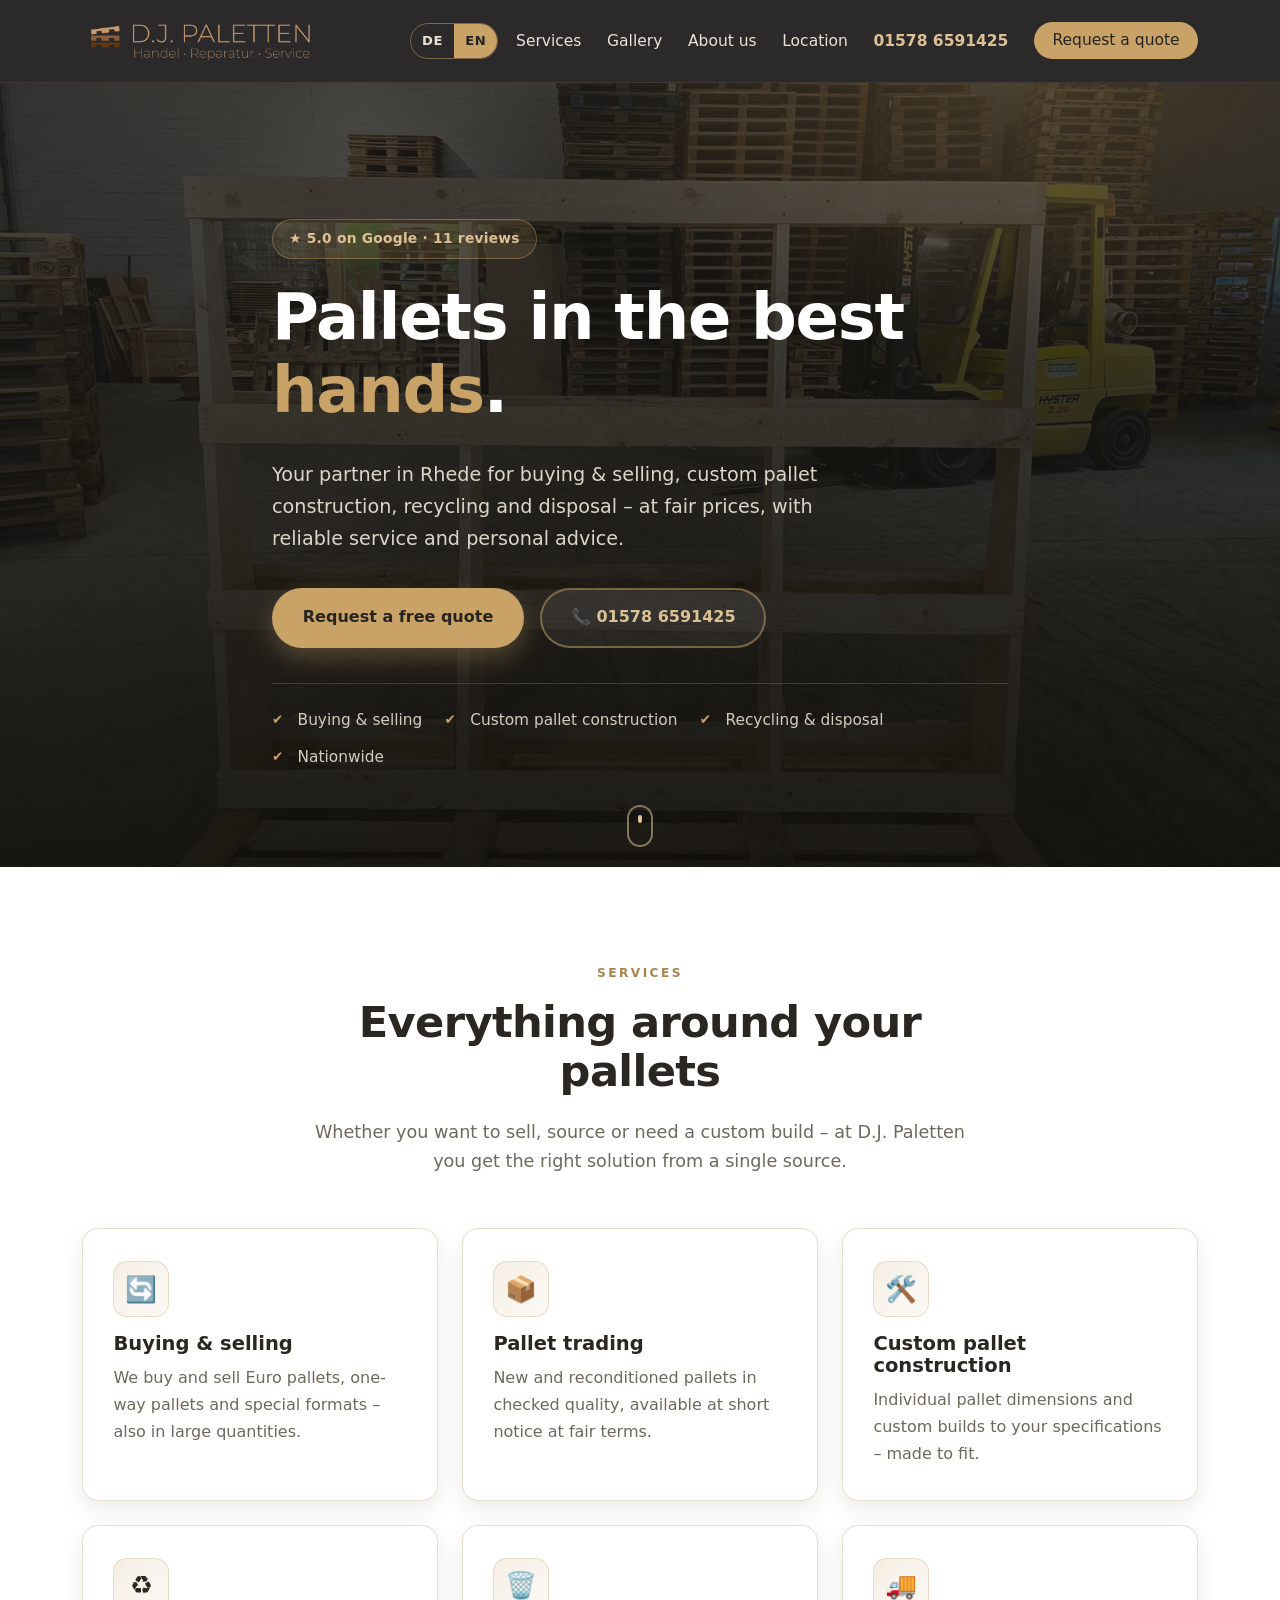
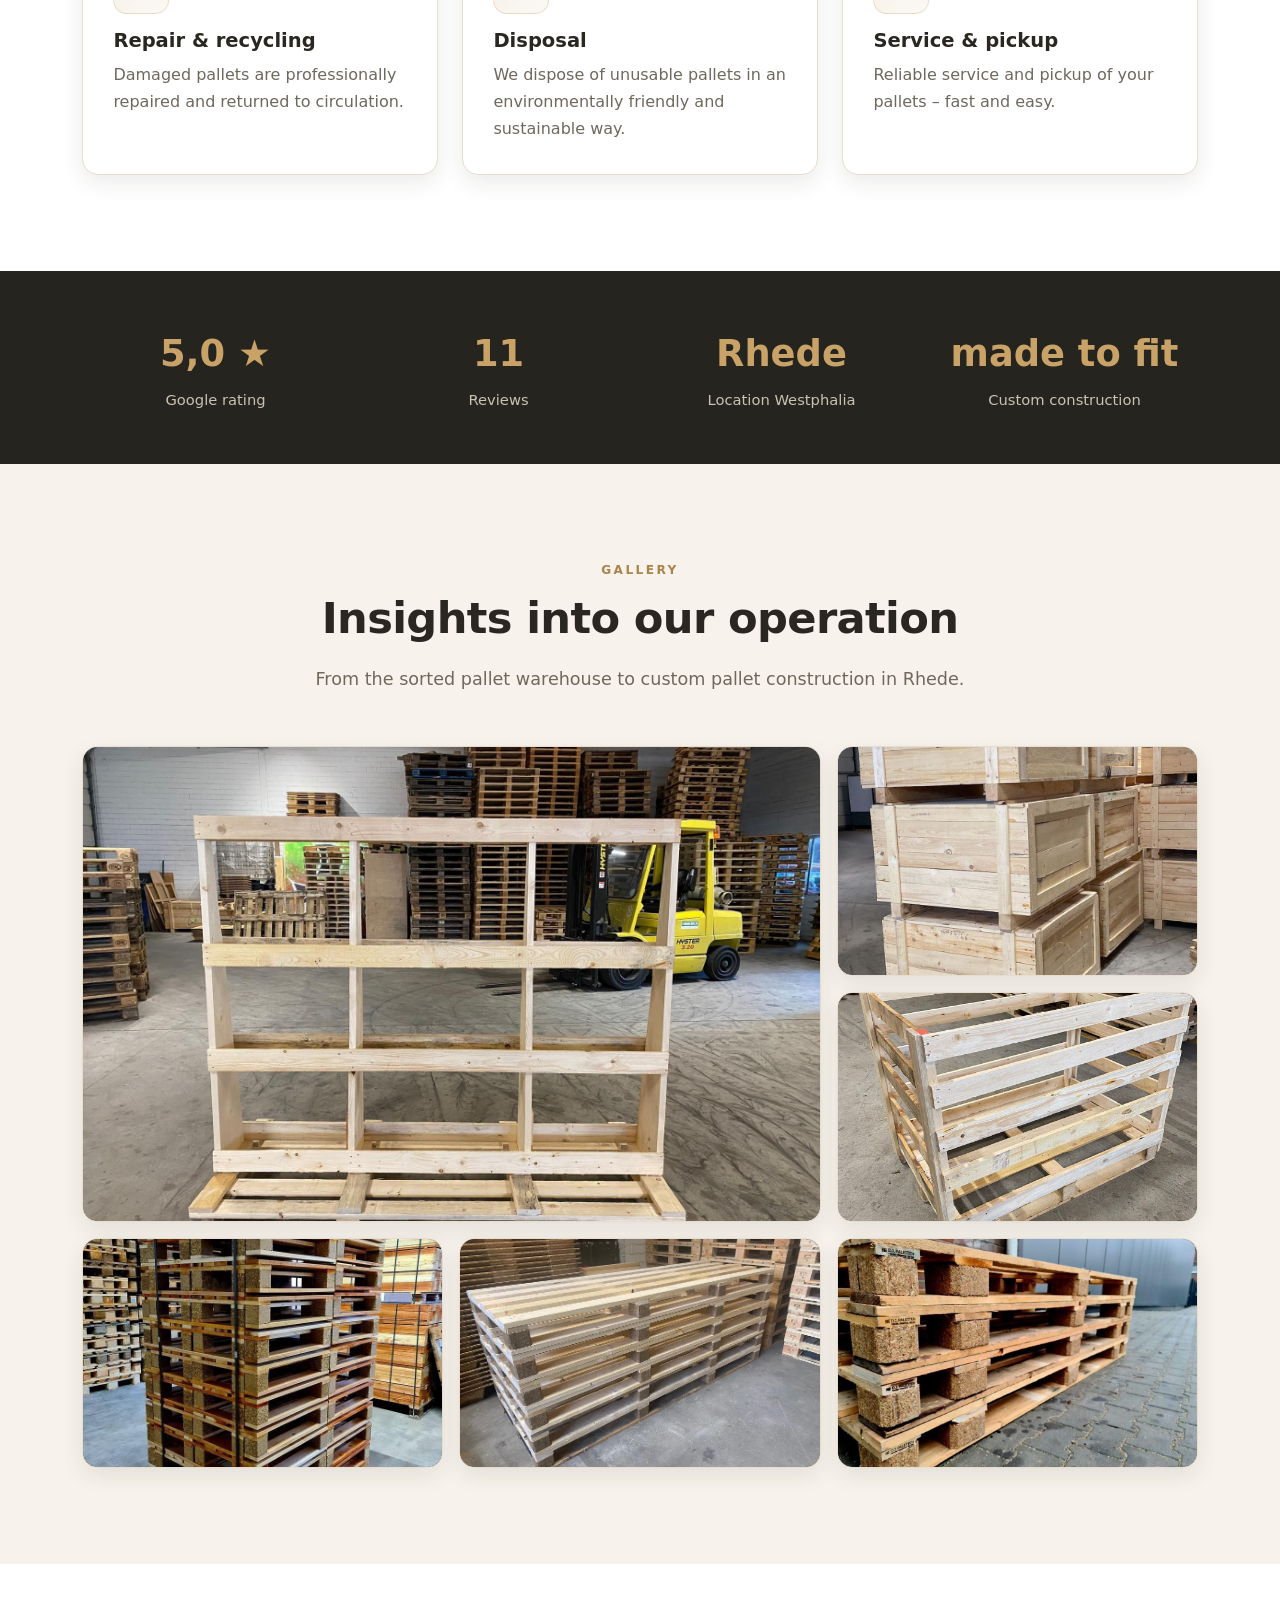
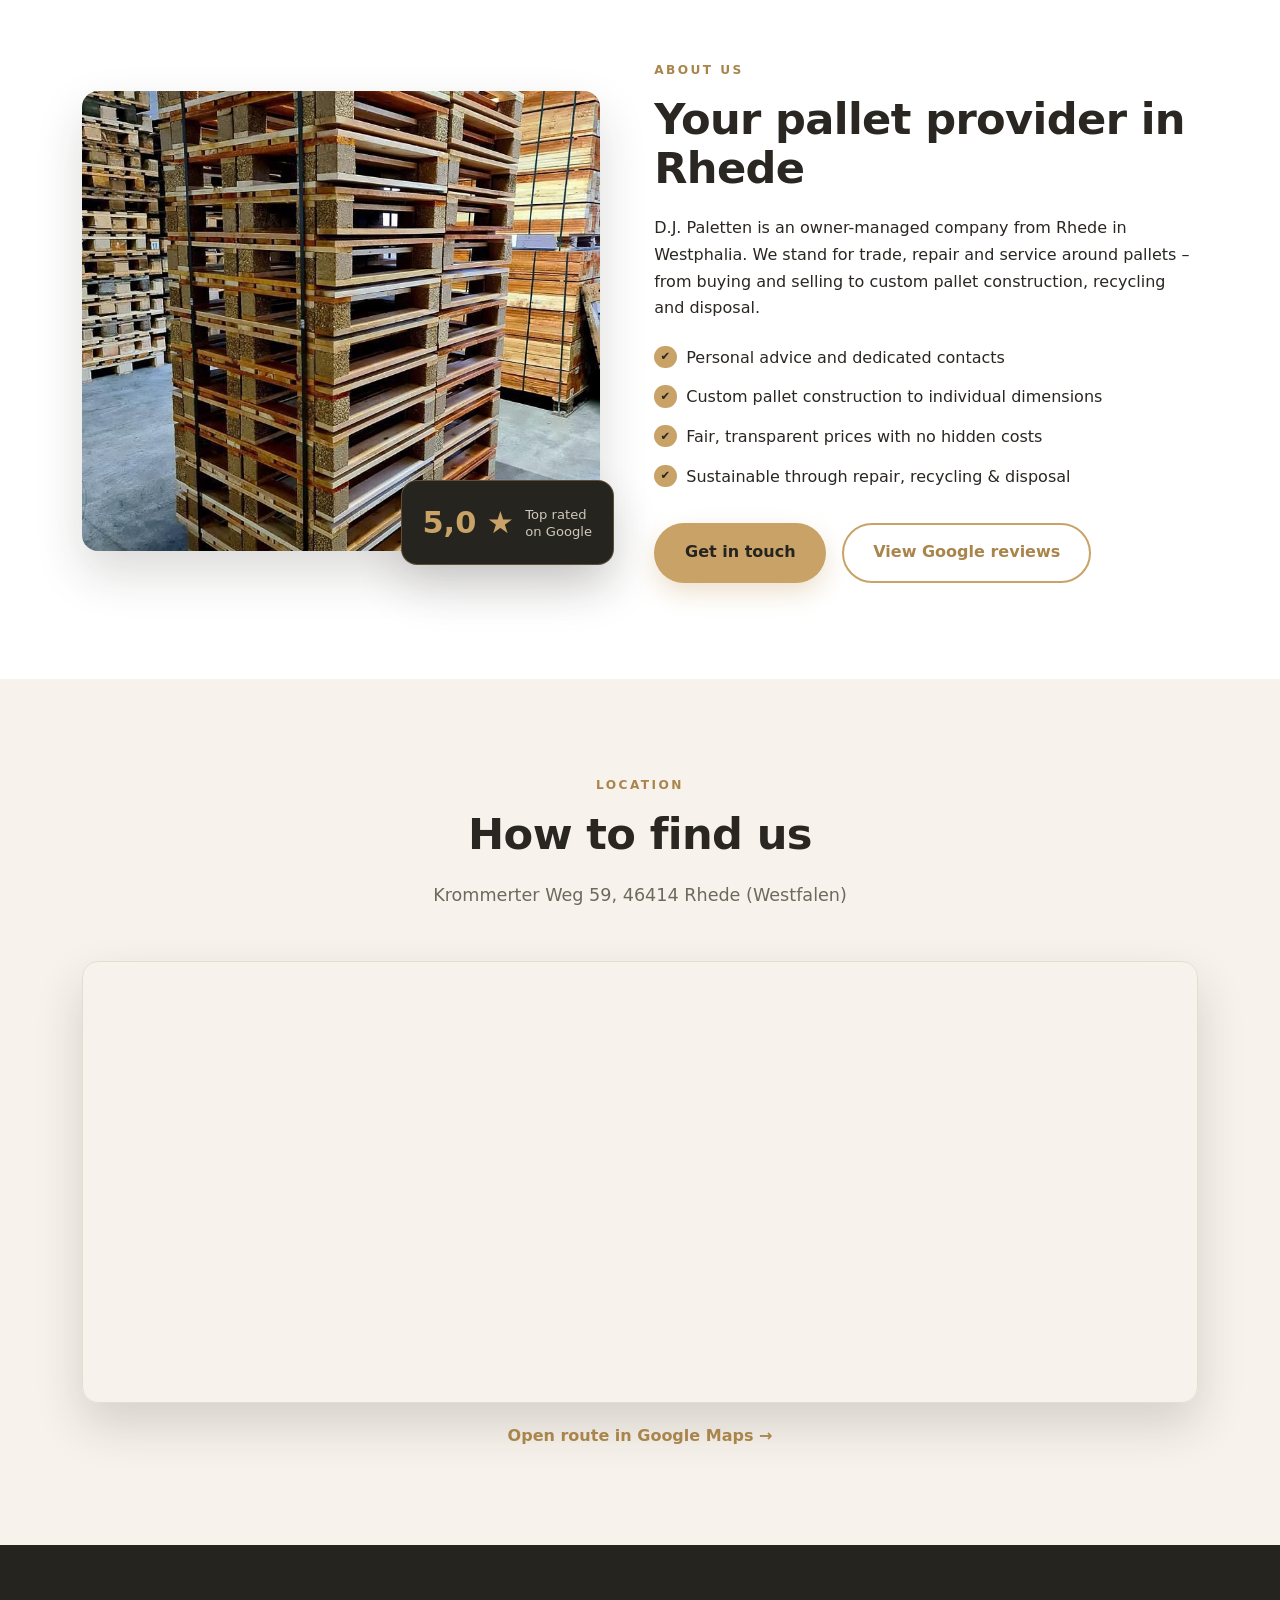
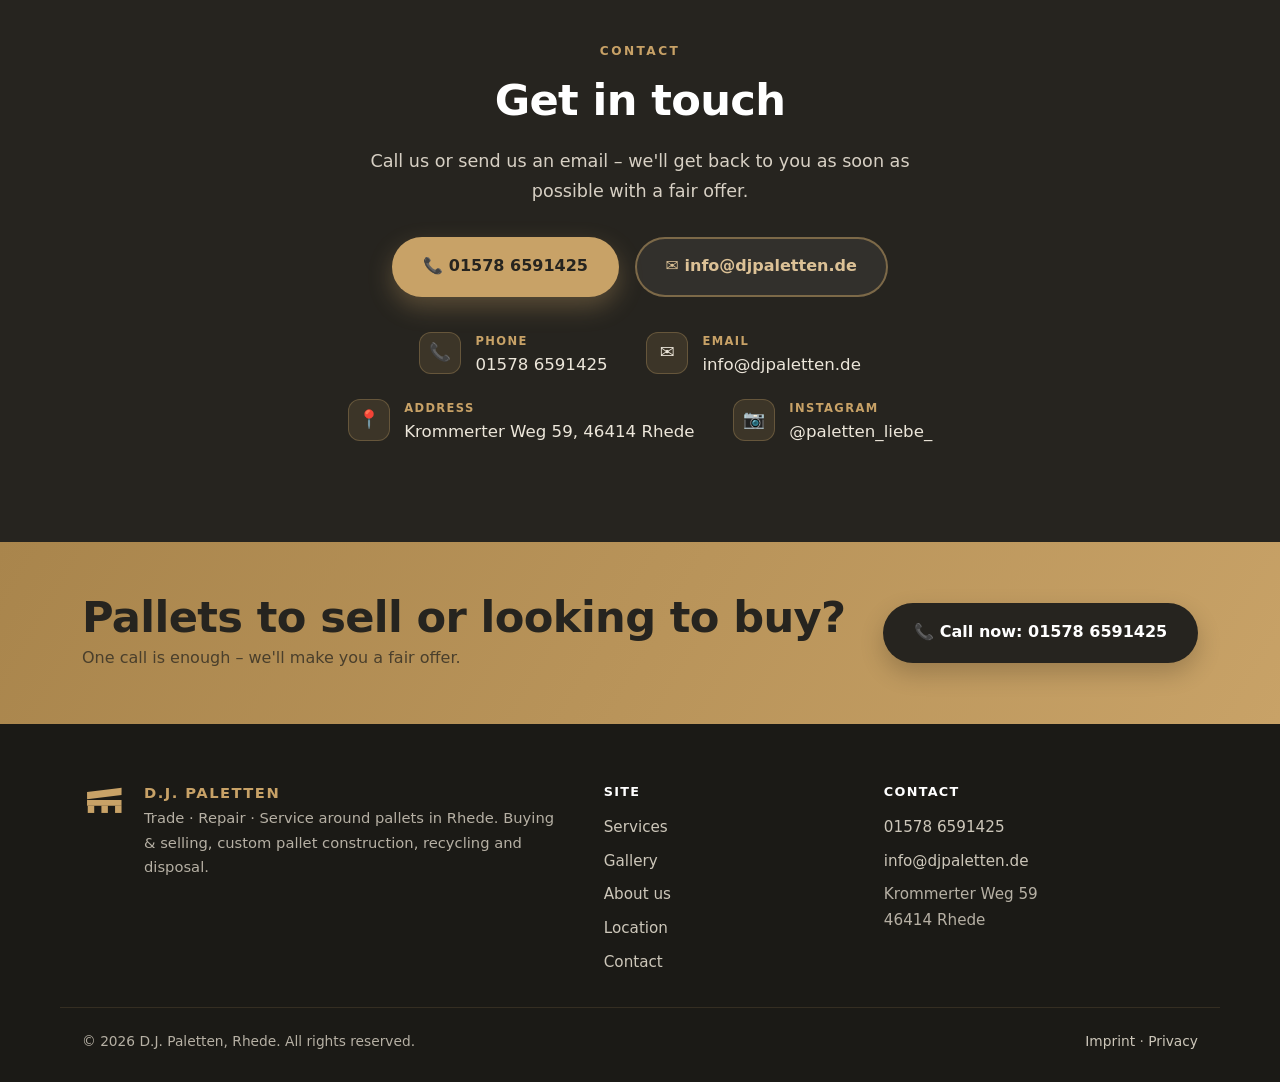
==== commit 4819e113: "Restore original logo, match header bg, remove contact form - Restore the original two-tone logo (go" ====
--- a/index.html
+++ b/index.html
@@ -10,7 +10,7 @@
   <meta property="og:type" content="website" />
   <meta property="og:image" content="assets/img/lager-europaletten.jpg" />
   <title>D.J. Paletten Rhede – Handel · Reparatur · Service</title>
-  <link rel="stylesheet" href="css/style.css?v=4" />
+  <link rel="stylesheet" href="css/style.css?v=5" />
   <link rel="icon" href="data:image/svg+xml,%3Csvg xmlns='http://www.w3.org/2000/svg' viewBox='0 0 100 100'%3E%3Crect width='100' height='100' rx='18' fill='%2326241f'/%3E%3Crect x='20' y='40' width='60' height='12' rx='2' fill='%23c8a267'/%3E%3Crect x='20' y='54' width='60' height='10' rx='2' fill='%23c8a267'/%3E%3Crect x='22' y='64' width='12' height='12' fill='%23c8a267'/%3E%3Crect x='44' y='64' width='12' height='12' fill='%23c8a267'/%3E%3Crect x='66' y='64' width='12' height='12' fill='%23c8a267'/%3E%3C/svg%3E" />
 
   <script type="application/ld+json">
@@ -41,14 +41,14 @@
   <header class="site-header" id="top">
     <div class="container header-inner">
       <a href="#top" class="logo" aria-label="D.J. Paletten Startseite">
-        <img src="assets/img/logo.png?v=4" alt="D.J. Paletten" class="logo-img" />
+        <img src="assets/img/logo.png?v=5" alt="D.J. Paletten" class="logo-img" />
         <span class="logo-fallback">
           <svg class="logo-mark" viewBox="0 0 64 48" role="img" aria-hidden="true" focusable="false">
             <path d="M7 13 L55 7 L55 17 L7 23 Z" fill="#c8a267" />
-            <path d="M7 24 L55 24 L55 32 L7 32 Z" fill="#8f8c86" />
-            <rect x="8" y="32" width="9" height="10" fill="#66635e" />
-            <rect x="27" y="32" width="9" height="10" fill="#66635e" />
-            <rect x="46" y="32" width="9" height="10" fill="#66635e" />
+            <path d="M7 24 L55 24 L55 32 L7 32 Z" fill="#9a6a34" />
+            <rect x="8" y="32" width="9" height="10" fill="#6e4620" />
+            <rect x="27" y="32" width="9" height="10" fill="#6e4620" />
+            <rect x="46" y="32" width="9" height="10" fill="#6e4620" />
           </svg>
           <span class="logo-text">
             <span class="logo-name">D.J. Paletten</span>
@@ -248,86 +248,34 @@
 
     <!-- Kontakt -->
     <section id="kontakt" class="section section-contact">
-      <div class="container contact-inner">
-        <div class="contact-info reveal">
-          <p class="eyebrow" data-i18n="contact.eyebrow">Kontakt</p>
-          <h2 data-i18n="contact.h2">Angebot anfordern</h2>
-          <p data-i18n="contact.p">Rufen Sie uns an oder schreiben Sie uns – wir melden uns schnellstmöglich mit einem fairen Angebot zurück.</p>
-
-          <ul class="contact-list">
-            <li>
-              <span class="contact-ico">📞</span>
-              <span><span class="contact-label" data-i18n="contact.tel">Telefon</span><a href="tel:+4915786591425">01578 6591425</a></span>
-            </li>
-            <li>
-              <span class="contact-ico">✉️</span>
-              <span><span class="contact-label" data-i18n="contact.email">E-Mail</span><a href="mailto:info@djpaletten.de">info@djpaletten.de</a></span>
-            </li>
-            <li>
-              <span class="contact-ico">📍</span>
-              <span><span class="contact-label" data-i18n="contact.addr">Adresse</span>Krommerter Weg 59, 46414 Rhede</span>
-            </li>
-            <li>
-              <span class="contact-ico">📷</span>
-              <span><span class="contact-label">Instagram</span><a href="https://www.instagram.com/paletten_liebe_/" target="_blank" rel="noopener">@paletten_liebe_</a></span>
-            </li>
-          </ul>
-        </div>
-
-        <form class="contact-form reveal" id="contact-form" action="https://formspree.io/f/mzdnvnoz" method="POST" novalidate>
-          <input type="hidden" name="_subject" value="Neue Anfrage über djpaletten.de" />
-          <input type="text" name="_gotcha" tabindex="-1" autocomplete="off" aria-hidden="true" style="position:absolute;left:-9999px;width:1px;height:1px;overflow:hidden" />
-          <div class="field">
-            <label for="name" data-i18n="form.name">Name *</label>
-            <input type="text" id="name" name="name" required autocomplete="name" />
-          </div>
-          <div class="field-row">
-            <div class="field">
-              <label for="email" data-i18n="form.email">E-Mail *</label>
-              <input type="email" id="email" name="email" required autocomplete="email" />
-            </div>
-            <div class="field">
-              <label for="phone" data-i18n="form.phone">Telefon</label>
-              <input type="tel" id="phone" name="phone" autocomplete="tel" />
-            </div>
-          </div>
-          <div class="field-row">
-            <div class="field">
-              <label for="country" data-i18n="form.country">Land</label>
-              <select id="country" name="country">
-                <option value="Deutschland" selected data-i18n="c.de">Deutschland</option>
-                <option value="Österreich" data-i18n="c.at">Österreich</option>
-                <option value="Schweiz" data-i18n="c.ch">Schweiz</option>
-                <option value="Niederlande" data-i18n="c.nl">Niederlande</option>
-                <option value="Belgien" data-i18n="c.be">Belgien</option>
-                <option value="Luxemburg" data-i18n="c.lu">Luxemburg</option>
-                <option value="Frankreich" data-i18n="c.fr">Frankreich</option>
-                <option value="Polen" data-i18n="c.pl">Polen</option>
-                <option value="Dänemark" data-i18n="c.dk">Dänemark</option>
-                <option value="Tschechien" data-i18n="c.cz">Tschechien</option>
-                <option value="Italien" data-i18n="c.it">Italien</option>
-                <option value="Anderes Land" data-i18n="c.other">Anderes Land</option>
-              </select>
-            </div>
-            <div class="field">
-              <label for="subject" data-i18n="form.subject">Ich möchte …</label>
-              <select id="subject" name="subject">
-                <option value="Paletten verkaufen" data-i18n="form.opt1">Paletten verkaufen</option>
-                <option value="Paletten kaufen" data-i18n="form.opt2">Paletten kaufen</option>
-                <option value="Sonderpalette anfragen" data-i18n="form.opt3">Sonderpalette anfragen</option>
-                <option value="Entsorgung / Recycling" data-i18n="form.opt4">Entsorgung / Recycling</option>
-                <option value="Sonstiges" data-i18n="form.opt5">Sonstiges</option>
-              </select>
-            </div>
-          </div>
-          <div class="field">
-            <label for="message" data-i18n="form.message">Ihre Nachricht *</label>
-            <textarea id="message" name="message" rows="4" required data-i18n-ph="form.ph" placeholder="Palettenart, Menge, Zustand, Ort …"></textarea>
-          </div>
-          <button type="submit" class="btn btn-primary btn-block" data-i18n="form.submit">Anfrage absenden</button>
-          <p class="form-note" data-i18n-html="form.note">* Pflichtfelder. Ihre Daten werden vertraulich behandelt (siehe <a href="datenschutz.html">Datenschutz</a>).</p>
-          <p class="form-status" id="form-status" role="status" aria-live="polite"></p>
-        </form>
+      <div class="container contact-simple reveal">
+        <p class="eyebrow" data-i18n="contact.eyebrow">Kontakt</p>
+        <h2 data-i18n="contact.h2">Kontakt aufnehmen</h2>
+        <p class="contact-intro" data-i18n="contact.p">Rufen Sie uns an oder schreiben Sie uns eine E-Mail – wir melden uns schnellstmöglich mit einem fairen Angebot.</p>
+
+        <div class="contact-actions">
+          <a href="tel:+4915786591425" class="btn btn-primary">📞 01578 6591425</a>
+          <a href="mailto:info@djpaletten.de" class="btn btn-ghost">✉️ info@djpaletten.de</a>
+        </div>
+
+        <ul class="contact-list contact-list-center">
+          <li>
+            <span class="contact-ico">📞</span>
+            <span><span class="contact-label" data-i18n="contact.tel">Telefon</span><a href="tel:+4915786591425">01578 6591425</a></span>
+          </li>
+          <li>
+            <span class="contact-ico">✉️</span>
+            <span><span class="contact-label" data-i18n="contact.email">E-Mail</span><a href="mailto:info@djpaletten.de">info@djpaletten.de</a></span>
+          </li>
+          <li>
+            <span class="contact-ico">📍</span>
+            <span><span class="contact-label" data-i18n="contact.addr">Adresse</span>Krommerter Weg 59, 46414 Rhede</span>
+          </li>
+          <li>
+            <span class="contact-ico">📷</span>
+            <span><span class="contact-label">Instagram</span><a href="https://www.instagram.com/paletten_liebe_/" target="_blank" rel="noopener">@paletten_liebe_</a></span>
+          </li>
+        </ul>
       </div>
     </section>
 
@@ -382,6 +330,6 @@
 
   <button class="to-top" id="to-top" aria-label="Nach oben scrollen">↑</button>
 
-  <script src="js/main.js?v=4"></script>
+  <script src="js/main.js?v=5"></script>
 </body>
 </html>
--- a/css/style.css
+++ b/css/style.css
@@ -84,12 +84,11 @@
 /* ---------- Header ---------- */
 .site-header {
   position: sticky; top: 0; z-index: 50;
-  background: rgba(27, 26, 22, 0.86);
-  backdrop-filter: saturate(160%) blur(12px);
+  background: #2c292a; /* exakt die Hintergrundfarbe des Logos – kein sichtbarer Kasten */
   border-bottom: 1px solid rgba(200, 162, 103, 0.14);
-  transition: background .3s ease, box-shadow .3s ease;
-}
-.site-header.scrolled { background: rgba(23, 22, 18, 0.97); box-shadow: 0 8px 30px rgba(0,0,0,.28); }
+  transition: box-shadow .3s ease;
+}
+.site-header.scrolled { background: #2c292a; box-shadow: 0 8px 30px rgba(0,0,0,.28); }
 .header-inner { display: flex; align-items: center; justify-content: space-between; height: 82px; }
 
 .logo { display: flex; align-items: center; gap: .7rem; color: #fff; }
@@ -256,6 +255,13 @@
 .form-status.show { display: block; }
 .form-status.ok { color: #2f6b3f; background: #e7f3ea; }
 .form-status.err { color: #9c2f24; background: #fbe9e6; }
+
+/* ---------- Kontakt ohne Formular ---------- */
+.contact-simple { max-width: 760px; margin-inline: auto; text-align: center; }
+.contact-intro { color: #d7d0c4; font-size: 1.1rem; max-width: 54ch; margin: 0 auto; }
+.contact-actions { display: flex; flex-wrap: wrap; gap: 1rem; justify-content: center; margin: 1.9rem 0 2.2rem; }
+.contact-list-center { display: flex; flex-wrap: wrap; justify-content: center; gap: 1.2rem 2.4rem; margin: 0; }
+.contact-list-center li { margin: 0; text-align: left; }
 
 /* ---------- CTA-Band ---------- */
 .cta-band { background: linear-gradient(120deg, var(--gold-dark), var(--gold)); color: var(--charcoal); }
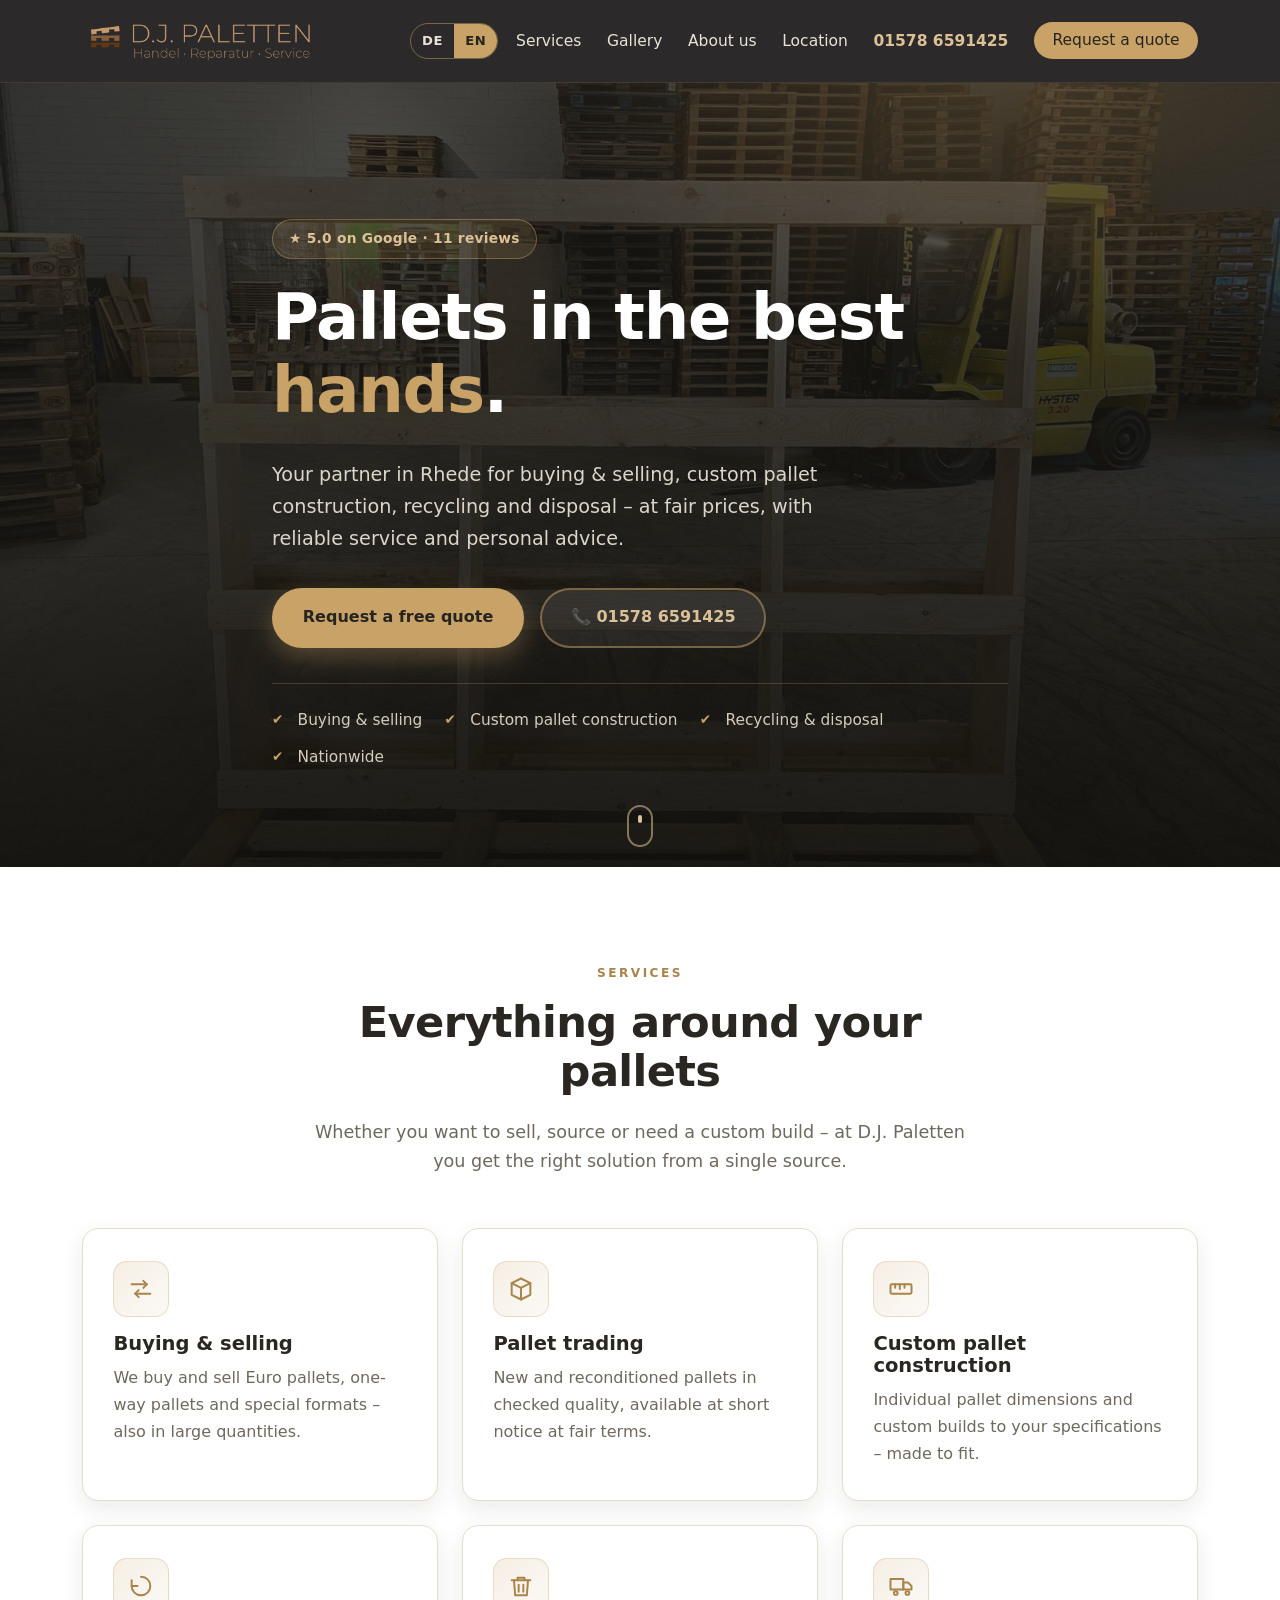
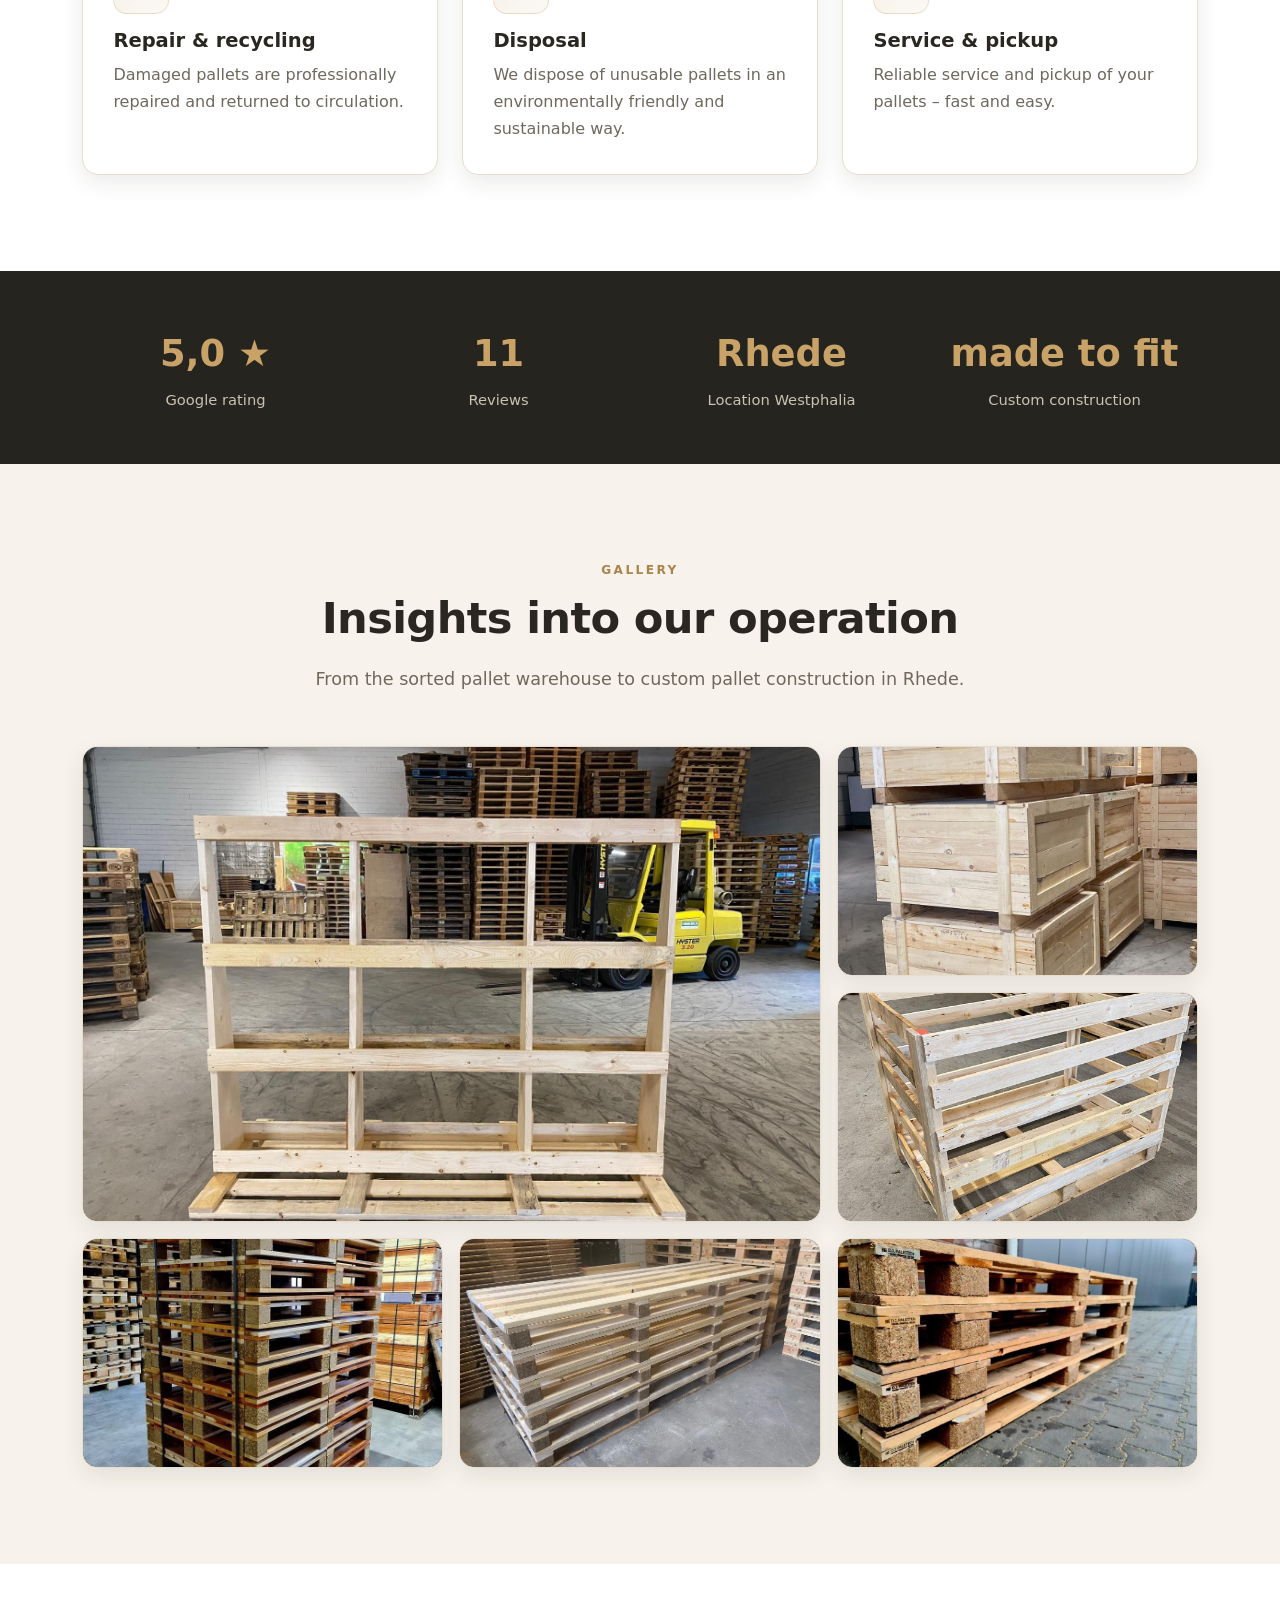
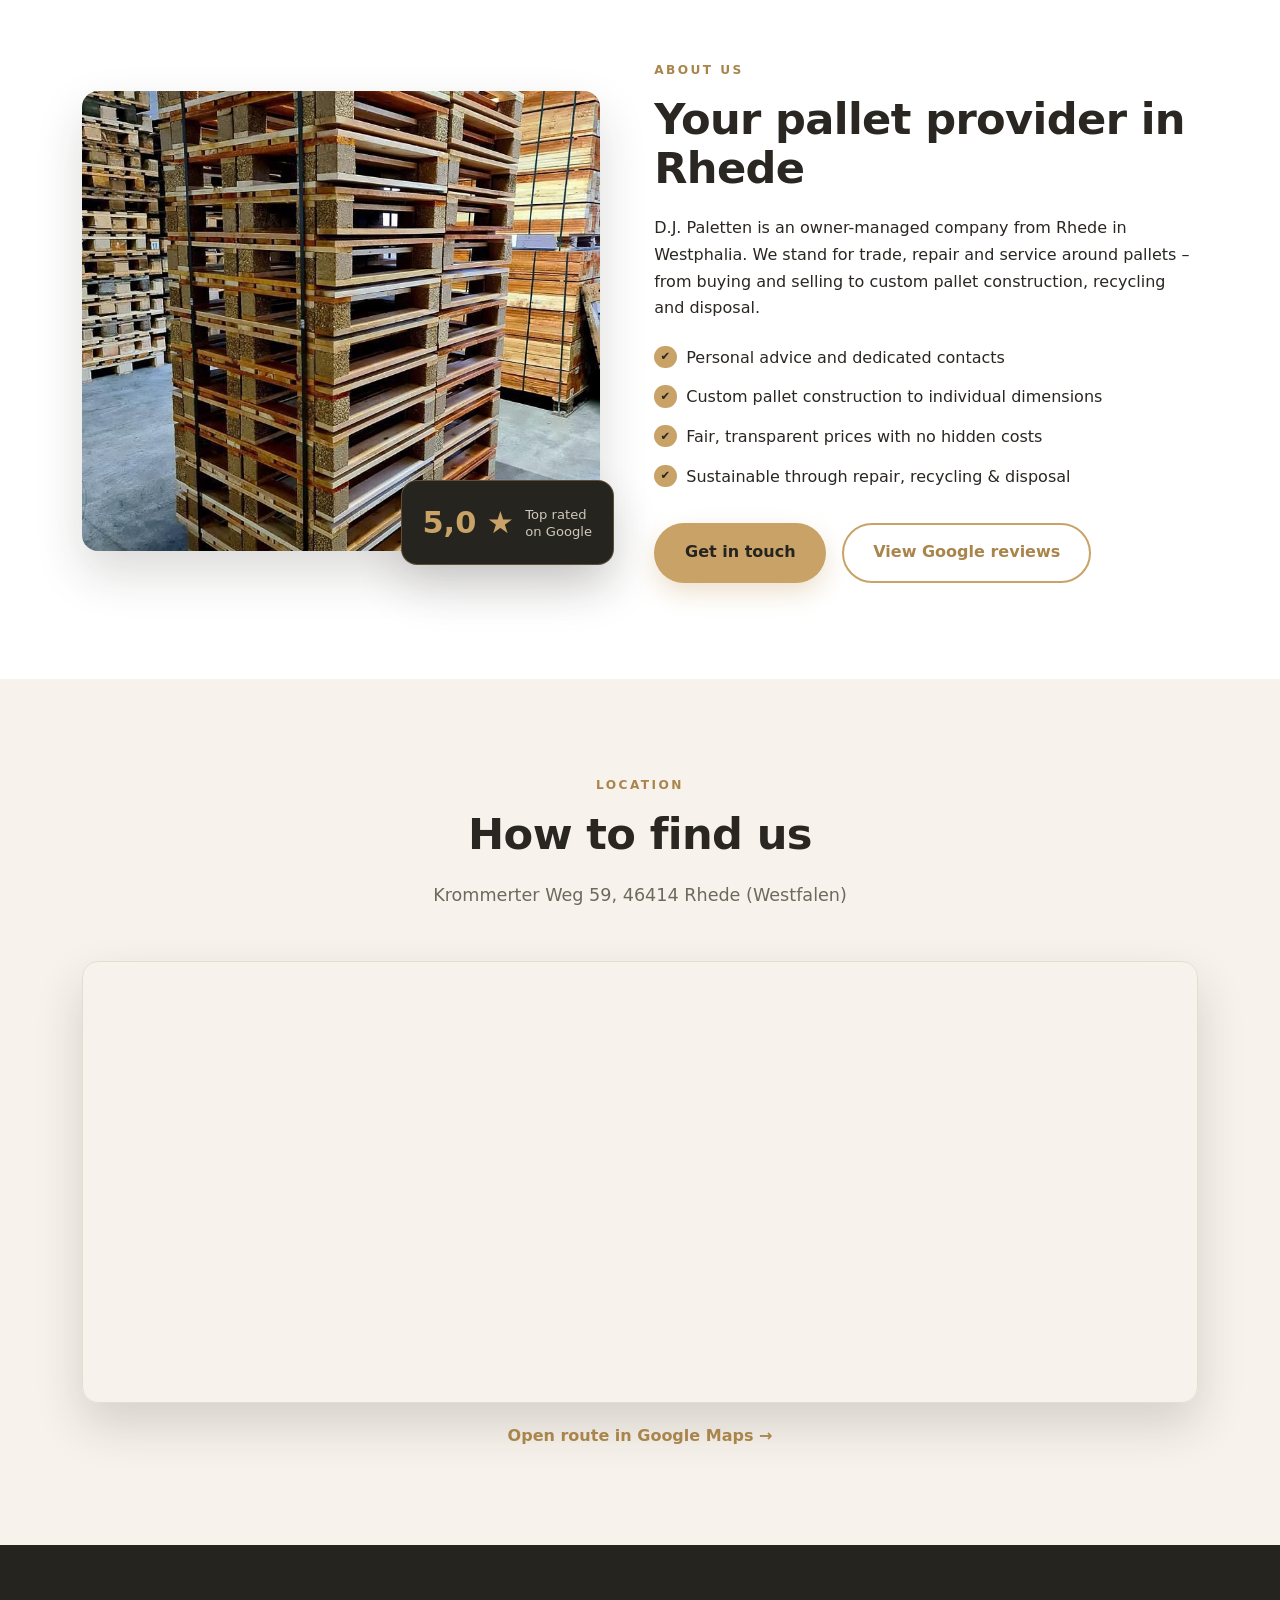
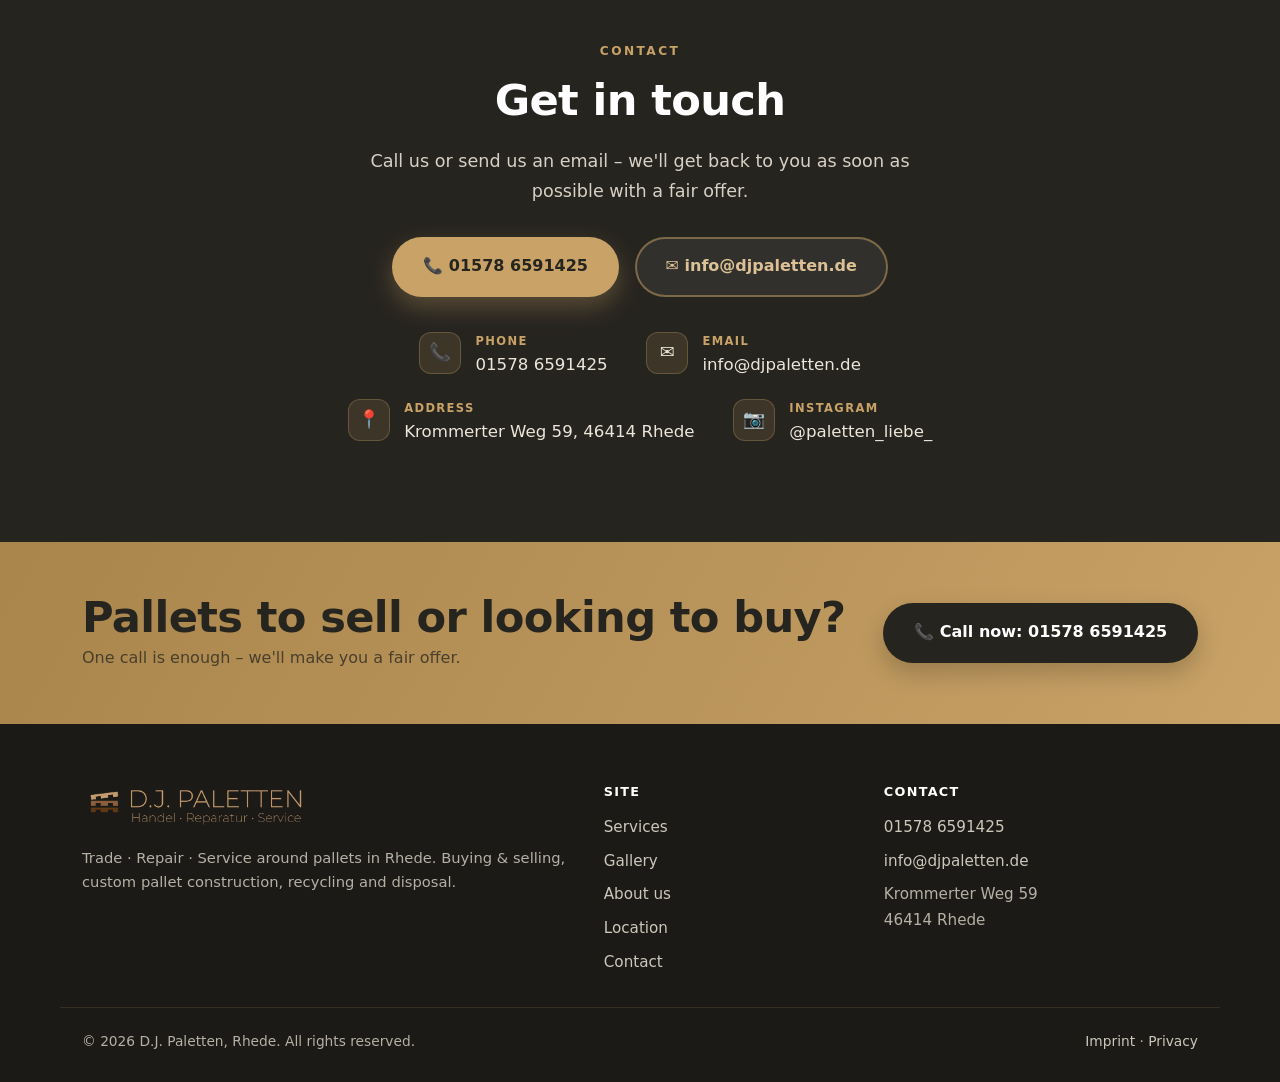
==== commit 85b2b545: "Real logo everywhere, mobile fixes, polish - Make logo.png transparent-background so the real logo i" ====
--- a/index.html
+++ b/index.html
@@ -10,7 +10,7 @@
   <meta property="og:type" content="website" />
   <meta property="og:image" content="assets/img/lager-europaletten.jpg" />
   <title>D.J. Paletten Rhede – Handel · Reparatur · Service</title>
-  <link rel="stylesheet" href="css/style.css?v=5" />
+  <link rel="stylesheet" href="css/style.css?v=6" />
   <link rel="icon" href="data:image/svg+xml,%3Csvg xmlns='http://www.w3.org/2000/svg' viewBox='0 0 100 100'%3E%3Crect width='100' height='100' rx='18' fill='%2326241f'/%3E%3Crect x='20' y='40' width='60' height='12' rx='2' fill='%23c8a267'/%3E%3Crect x='20' y='54' width='60' height='10' rx='2' fill='%23c8a267'/%3E%3Crect x='22' y='64' width='12' height='12' fill='%23c8a267'/%3E%3Crect x='44' y='64' width='12' height='12' fill='%23c8a267'/%3E%3Crect x='66' y='64' width='12' height='12' fill='%23c8a267'/%3E%3C/svg%3E" />
 
   <script type="application/ld+json">
@@ -41,7 +41,7 @@
   <header class="site-header" id="top">
     <div class="container header-inner">
       <a href="#top" class="logo" aria-label="D.J. Paletten Startseite">
-        <img src="assets/img/logo.png?v=5" alt="D.J. Paletten" class="logo-img" />
+        <img src="assets/img/logo.png?v=6" alt="D.J. Paletten" class="logo-img" />
         <span class="logo-fallback">
           <svg class="logo-mark" viewBox="0 0 64 48" role="img" aria-hidden="true" focusable="false">
             <path d="M7 13 L55 7 L55 17 L7 23 Z" fill="#c8a267" />
@@ -118,32 +118,32 @@
 
         <div class="cards">
           <article class="card reveal">
-            <span class="card-icon">🔄</span>
+            <span class="card-icon"><svg viewBox="0 0 24 24" aria-hidden="true"><path d="M4 8h13"/><path d="M14 5l3 3-3 3"/><path d="M20 16H7"/><path d="M10 13l-3 3 3 3"/></svg></span>
             <h3 data-i18n="card1.t">An- &amp; Verkauf</h3>
             <p data-i18n="card1.d">Wir kaufen und verkaufen Europaletten, Einwegpaletten und Sonderformate – auch in großen Mengen.</p>
           </article>
           <article class="card reveal">
-            <span class="card-icon">📦</span>
+            <span class="card-icon"><svg viewBox="0 0 24 24" aria-hidden="true"><path d="M12 3l8 4v10l-8 4-8-4V7z"/><path d="M4 7l8 4 8-4"/><path d="M12 11v10"/></svg></span>
             <h3 data-i18n="card2.t">Palettenhandel</h3>
             <p data-i18n="card2.d">Neue und aufgearbeitete Paletten in geprüfter Qualität, kurzfristig verfügbar zu fairen Konditionen.</p>
           </article>
           <article class="card reveal">
-            <span class="card-icon">🛠️</span>
+            <span class="card-icon"><svg viewBox="0 0 24 24" aria-hidden="true"><rect x="3" y="8" width="18" height="8" rx="1"/><path d="M7 8v3"/><path d="M11 8v4"/><path d="M15 8v3"/></svg></span>
             <h3 data-i18n="card3.t">Sonderpalettenbau</h3>
             <p data-i18n="card3.d">Individuelle Palettenmaße und Sonderanfertigungen nach Ihren Vorgaben – passgenau gefertigt.</p>
           </article>
           <article class="card reveal">
-            <span class="card-icon">♻️</span>
+            <span class="card-icon"><svg viewBox="0 0 24 24" aria-hidden="true"><path d="M12 4a8 8 0 1 1-8 8"/><path d="M4 7v5h5"/></svg></span>
             <h3 data-i18n="card4.t">Reparatur &amp; Recycling</h3>
             <p data-i18n="card4.d">Beschädigte Paletten werden fachgerecht instand gesetzt und zurück in den Kreislauf geführt.</p>
           </article>
           <article class="card reveal">
-            <span class="card-icon">🗑️</span>
+            <span class="card-icon"><svg viewBox="0 0 24 24" aria-hidden="true"><path d="M4 7h16"/><path d="M9 7V5h6v2"/><path d="M6 7l1 13h10l1-13"/><path d="M10 11v6"/><path d="M14 11v6"/></svg></span>
             <h3 data-i18n="card5.t">Entsorgung</h3>
             <p data-i18n="card5.d">Nicht mehr verwendbare Paletten entsorgen wir umweltgerecht und nachhaltig für Sie.</p>
           </article>
           <article class="card reveal">
-            <span class="card-icon">🚚</span>
+            <span class="card-icon"><svg viewBox="0 0 24 24" aria-hidden="true"><path d="M3 6h11v9H3z"/><path d="M14 9h4l3 3v3h-7z"/><circle cx="7.5" cy="18" r="1.6"/><circle cx="17.5" cy="18" r="1.6"/></svg></span>
             <h3 data-i18n="card6.t">Service &amp; Abholung</h3>
             <p data-i18n="card6.d">Zuverlässiger Service und Abholung Ihrer Paletten – schnell und unkompliziert.</p>
           </article>
@@ -295,17 +295,8 @@
   <footer class="site-footer">
     <div class="container footer-inner">
       <div class="footer-brand">
-        <svg class="logo-mark" viewBox="0 0 64 48" role="img" aria-hidden="true" focusable="false">
-          <path d="M7 13 L55 7 L55 17 L7 23 Z" fill="#c8a267" />
-          <path d="M7 24 L55 24 L55 32 L7 32 Z" fill="#c8a267" />
-          <rect x="8" y="32" width="9" height="10" fill="#c8a267" />
-          <rect x="27" y="32" width="9" height="10" fill="#c8a267" />
-          <rect x="46" y="32" width="9" height="10" fill="#c8a267" />
-        </svg>
-        <div>
-          <p class="footer-name">D.J. Paletten</p>
-          <p data-i18n="footer.desc">Handel · Reparatur · Service rund um Paletten in Rhede. An- &amp; Verkauf, Sonderpalettenbau, Recycling und Entsorgung.</p>
-        </div>
+        <img src="assets/img/logo.png?v=6" alt="D.J. Paletten" class="footer-logo" />
+        <p data-i18n="footer.desc">Handel · Reparatur · Service rund um Paletten in Rhede. An- &amp; Verkauf, Sonderpalettenbau, Recycling und Entsorgung.</p>
       </div>
       <nav class="footer-nav" aria-label="Footer-Navigation">
         <span class="footer-h" data-i18n="footer.site">Seite</span>
@@ -330,6 +321,6 @@
 
   <button class="to-top" id="to-top" aria-label="Nach oben scrollen">↑</button>
 
-  <script src="js/main.js?v=5"></script>
+  <script src="js/main.js?v=6"></script>
 </body>
 </html>
--- a/css/style.css
+++ b/css/style.css
@@ -168,10 +168,12 @@
 .card:hover::before { transform: scaleY(1); }
 .card-icon {
   display: inline-grid; place-items: center; width: 56px; height: 56px; margin-bottom: 1rem;
-  font-size: 1.6rem; border-radius: 14px;
+  border-radius: 14px;
   background: linear-gradient(135deg, rgba(200,162,103,.18), rgba(200,162,103,.06));
   border: 1px solid rgba(200,162,103,.3);
 }
+.card-icon svg { width: 28px; height: 28px; stroke: var(--gold-dark); fill: none; stroke-width: 1.7; stroke-linecap: round; stroke-linejoin: round; }
+.card:hover .card-icon svg { stroke: var(--gold); }
 .card h3 { font-size: 1.22rem; color: var(--ink); }
 .card p { color: var(--muted); margin: 0; }
 
@@ -274,9 +276,8 @@
 /* ---------- Footer ---------- */
 .site-footer { background: var(--charcoal-2); color: #b6b0a4; padding: 3.6rem 0 1.8rem; }
 .footer-inner { display: grid; grid-template-columns: 2fr 1fr 1.3fr; gap: 2.4rem; align-items: start; padding-bottom: 2rem; border-bottom: 1px solid rgba(200, 162, 103, 0.15); }
-.footer-brand { display: flex; gap: 1rem; align-items: flex-start; }
-.footer-brand .logo-mark { width: 46px; height: 38px; flex: none; }
-.footer-name { color: var(--gold); font-weight: 600; letter-spacing: .1em; text-transform: uppercase; margin: 0 0 .3rem; }
+.footer-brand { display: flex; flex-direction: column; gap: .9rem; align-items: flex-start; }
+.footer-logo { height: 50px; width: auto; }
 .footer-brand p { margin: 0; font-size: .92rem; }
 .footer-h { display: block; color: #fff; font-weight: 600; font-size: .8rem; letter-spacing: .1em; text-transform: uppercase; margin-bottom: .3rem; }
 .footer-nav, .footer-contact { display: flex; flex-direction: column; gap: .5rem; font-size: .95rem; }
@@ -311,6 +312,7 @@
 
 /* ---------- Responsive ---------- */
 @media (max-width: 900px) {
+  .hero-scroll { display: none; } /* Scroll-Indikator auf kleineren Screens ausblenden (überlappte Inhalte) */
   .cards { grid-template-columns: repeat(2, 1fr); }
   .stats-inner { grid-template-columns: repeat(2, 1fr); gap: 1.6rem; }
   .gallery { grid-template-columns: repeat(2, 1fr); grid-auto-rows: 200px; }
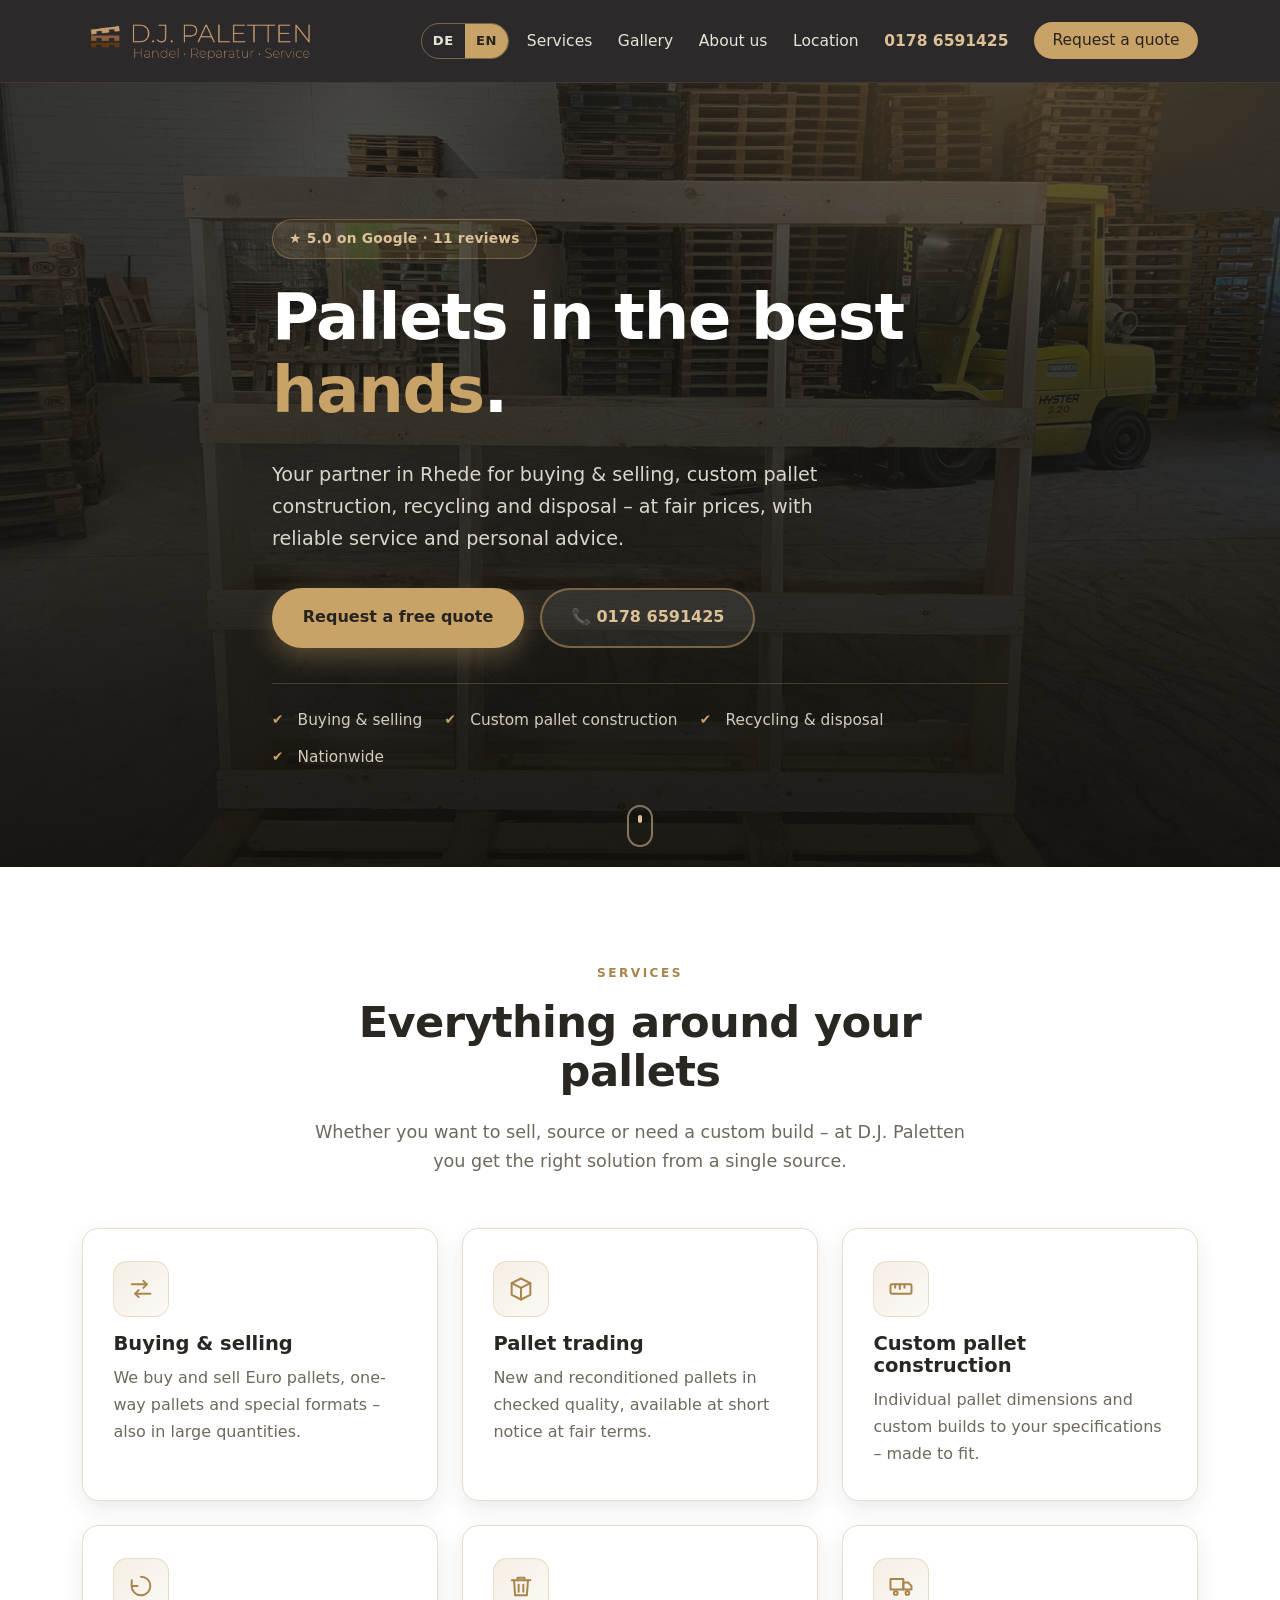
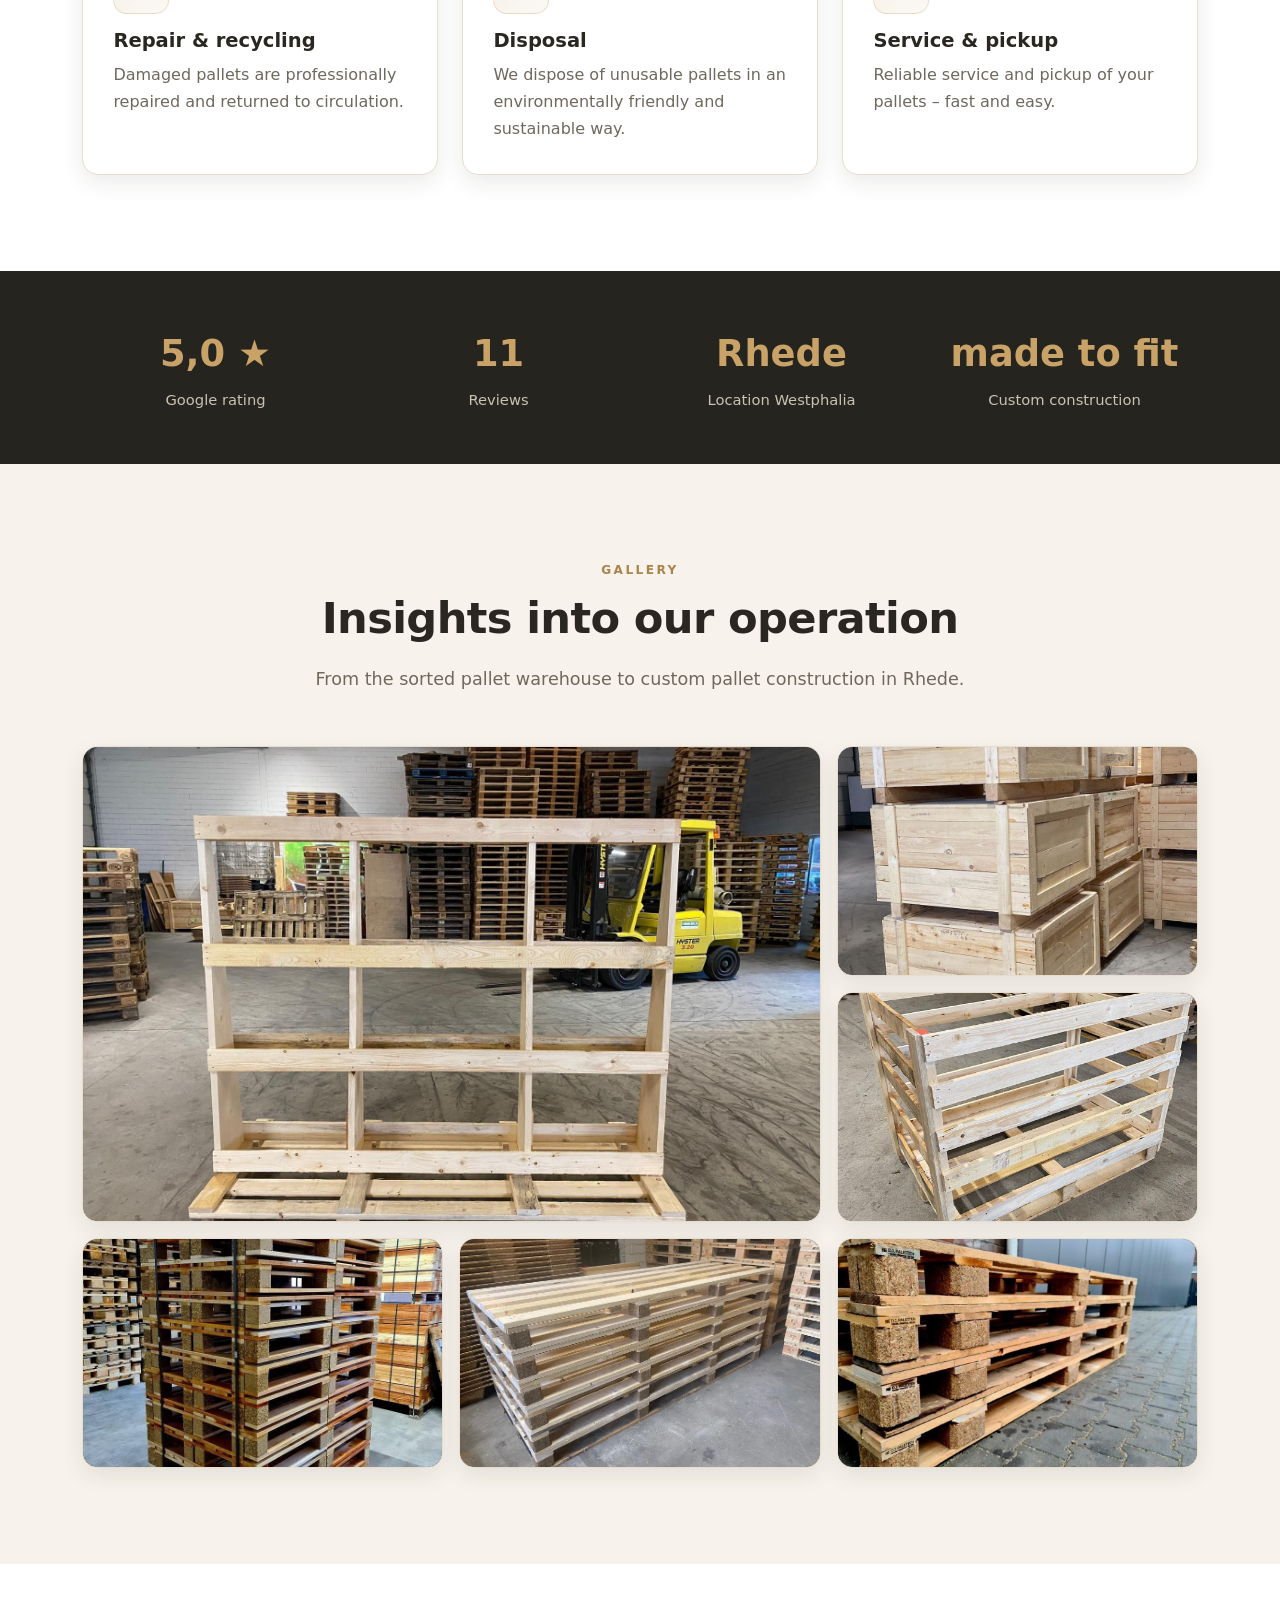
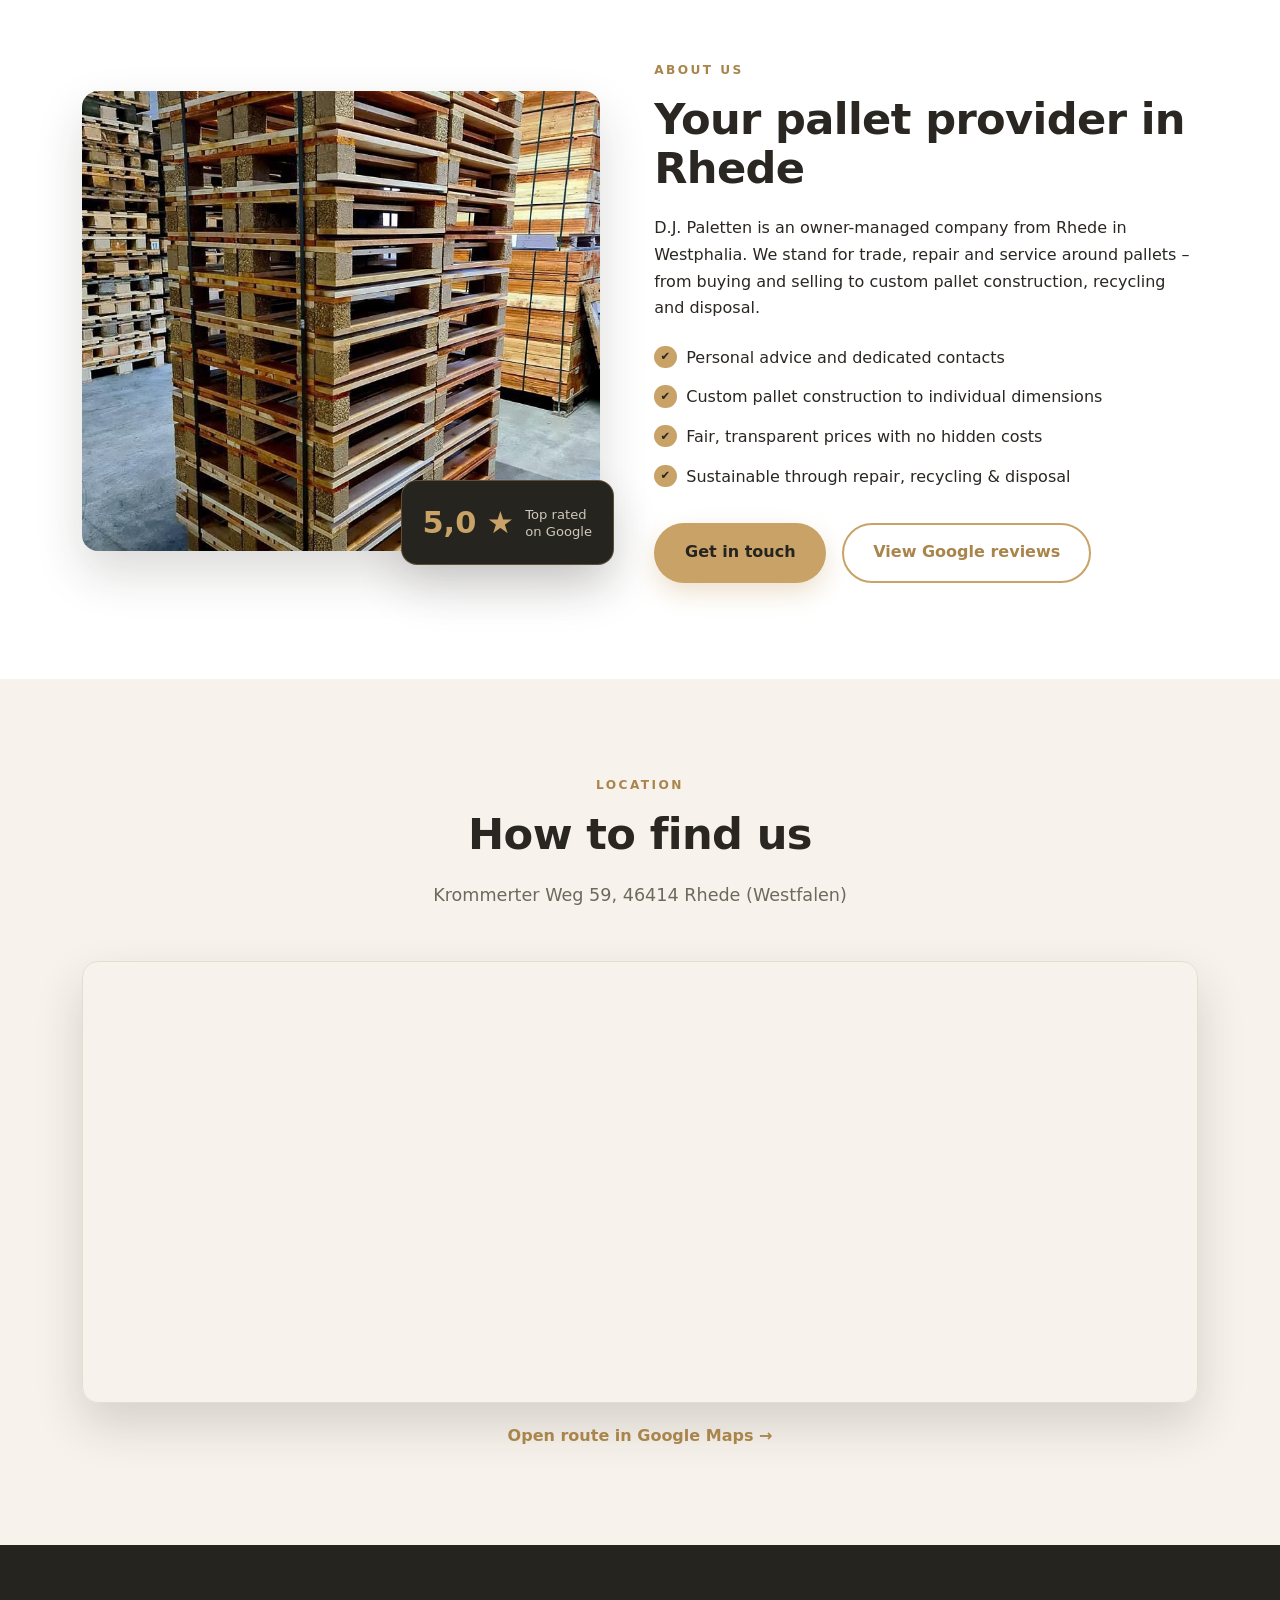
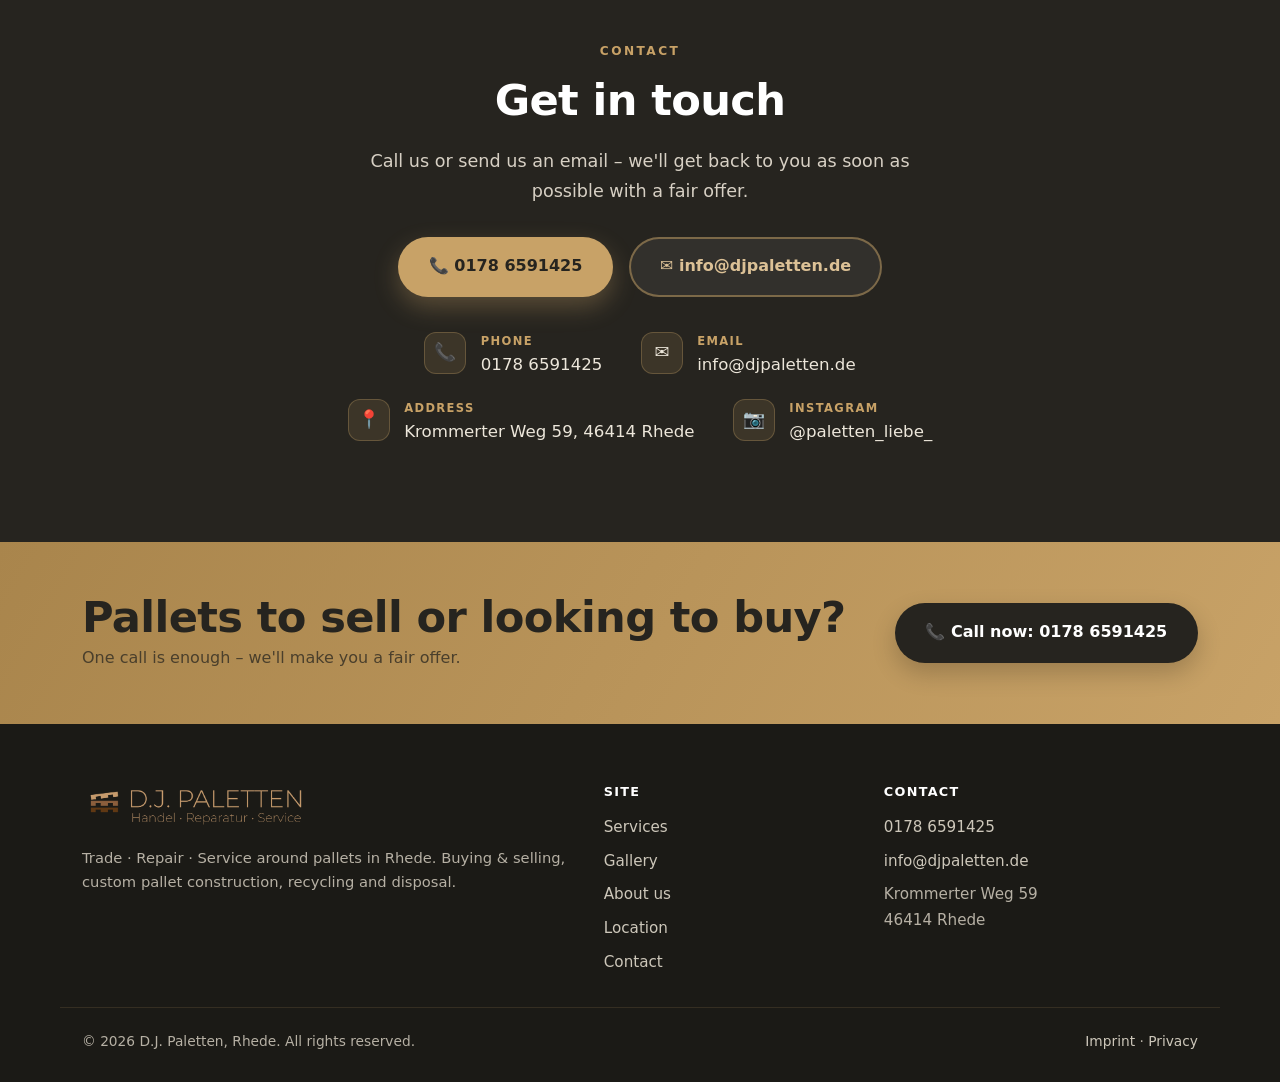
==== commit e813b521: "Correct phone number to 0178 6591425 everywhere Replace 01578 6591425 with the correct 0178 6591425 " ====
--- a/index.html
+++ b/index.html
@@ -10,7 +10,7 @@
   <meta property="og:type" content="website" />
   <meta property="og:image" content="assets/img/lager-europaletten.jpg" />
   <title>D.J. Paletten Rhede – Handel · Reparatur · Service</title>
-  <link rel="stylesheet" href="css/style.css?v=6" />
+  <link rel="stylesheet" href="css/style.css?v=8" />
   <link rel="icon" href="data:image/svg+xml,%3Csvg xmlns='http://www.w3.org/2000/svg' viewBox='0 0 100 100'%3E%3Crect width='100' height='100' rx='18' fill='%2326241f'/%3E%3Crect x='20' y='40' width='60' height='12' rx='2' fill='%23c8a267'/%3E%3Crect x='20' y='54' width='60' height='10' rx='2' fill='%23c8a267'/%3E%3Crect x='22' y='64' width='12' height='12' fill='%23c8a267'/%3E%3Crect x='44' y='64' width='12' height='12' fill='%23c8a267'/%3E%3Crect x='66' y='64' width='12' height='12' fill='%23c8a267'/%3E%3C/svg%3E" />
 
   <script type="application/ld+json">
@@ -19,7 +19,7 @@
     "@type": "LocalBusiness",
     "name": "D.J. Paletten",
     "description": "Handel, Reparatur und Service rund um Paletten: An- & Verkauf, Sonderpalettenbau, Recycling und Entsorgung.",
-    "telephone": "+4915786591425",
+    "telephone": "+491786591425",
     "email": "info@djpaletten.de",
     "url": "https://www.djpaletten.de",
     "address": {
@@ -41,7 +41,7 @@
   <header class="site-header" id="top">
     <div class="container header-inner">
       <a href="#top" class="logo" aria-label="D.J. Paletten Startseite">
-        <img src="assets/img/logo.png?v=6" alt="D.J. Paletten" class="logo-img" />
+        <img src="assets/img/logo.png?v=8" alt="D.J. Paletten" class="logo-img" />
         <span class="logo-fallback">
           <svg class="logo-mark" viewBox="0 0 64 48" role="img" aria-hidden="true" focusable="false">
             <path d="M7 13 L55 7 L55 17 L7 23 Z" fill="#c8a267" />
@@ -71,7 +71,7 @@
             <li><a href="#galerie" data-i18n="nav.gallery">Galerie</a></li>
             <li><a href="#ueber-uns" data-i18n="nav.about">Über uns</a></li>
             <li><a href="#standort" data-i18n="nav.location">Standort</a></li>
-            <li><a href="tel:+4915786591425" class="nav-phone">01578 6591425</a></li>
+            <li><a href="tel:+491786591425" class="nav-phone">0178 6591425</a></li>
             <li><a href="#kontakt" class="nav-cta" data-i18n="nav.cta">Angebot anfragen</a></li>
           </ul>
         </nav>
@@ -92,7 +92,7 @@
         </p>
         <div class="hero-actions">
           <a href="#kontakt" class="btn btn-primary" data-i18n="hero.btnQuote">Kostenloses Angebot anfragen</a>
-          <a href="tel:+4915786591425" class="btn btn-ghost">📞 01578 6591425</a>
+          <a href="tel:+491786591425" class="btn btn-ghost">📞 0178 6591425</a>
         </div>
         <ul class="hero-usp">
           <li data-i18n="hero.usp1">An- &amp; Verkauf</li>
@@ -236,7 +236,7 @@
         <div class="map-wrap reveal">
           <iframe
             title="Standort D.J. Paletten auf Google Maps"
-            src="https://maps.google.com/maps?q=Krommerter%20Weg%2059%2C%2046414%20Rhede&z=15&output=embed"
+            data-src="https://maps.google.com/maps?q=Krommerter%20Weg%2059%2C%2046414%20Rhede&z=15&output=embed"
             width="100%" height="440" style="border:0;" loading="lazy"
             referrerpolicy="no-referrer-when-downgrade" allowfullscreen></iframe>
         </div>
@@ -254,14 +254,14 @@
         <p class="contact-intro" data-i18n="contact.p">Rufen Sie uns an oder schreiben Sie uns eine E-Mail – wir melden uns schnellstmöglich mit einem fairen Angebot.</p>
 
         <div class="contact-actions">
-          <a href="tel:+4915786591425" class="btn btn-primary">📞 01578 6591425</a>
+          <a href="tel:+491786591425" class="btn btn-primary">📞 0178 6591425</a>
           <a href="mailto:info@djpaletten.de" class="btn btn-ghost">✉️ info@djpaletten.de</a>
         </div>
 
         <ul class="contact-list contact-list-center">
           <li>
             <span class="contact-ico">📞</span>
-            <span><span class="contact-label" data-i18n="contact.tel">Telefon</span><a href="tel:+4915786591425">01578 6591425</a></span>
+            <span><span class="contact-label" data-i18n="contact.tel">Telefon</span><a href="tel:+491786591425">0178 6591425</a></span>
           </li>
           <li>
             <span class="contact-ico">✉️</span>
@@ -286,7 +286,7 @@
           <h2 data-i18n="cta.h2">Paletten abzugeben oder gesucht?</h2>
           <p data-i18n="cta.p">Ein Anruf genügt – wir machen Ihnen ein faires Angebot.</p>
         </div>
-        <a href="tel:+4915786591425" class="btn btn-primary" data-i18n="cta.btn">📞 Jetzt anrufen: 01578 6591425</a>
+        <a href="tel:+491786591425" class="btn btn-primary" data-i18n="cta.btn">📞 Jetzt anrufen: 0178 6591425</a>
       </div>
     </section>
   </main>
@@ -295,7 +295,7 @@
   <footer class="site-footer">
     <div class="container footer-inner">
       <div class="footer-brand">
-        <img src="assets/img/logo.png?v=6" alt="D.J. Paletten" class="footer-logo" />
+        <img src="assets/img/logo.png?v=8" alt="D.J. Paletten" class="footer-logo" />
         <p data-i18n="footer.desc">Handel · Reparatur · Service rund um Paletten in Rhede. An- &amp; Verkauf, Sonderpalettenbau, Recycling und Entsorgung.</p>
       </div>
       <nav class="footer-nav" aria-label="Footer-Navigation">
@@ -308,7 +308,7 @@
       </nav>
       <div class="footer-contact">
         <span class="footer-h" data-i18n="contact.eyebrow">Kontakt</span>
-        <a href="tel:+4915786591425">01578 6591425</a>
+        <a href="tel:+491786591425">0178 6591425</a>
         <a href="mailto:info@djpaletten.de">info@djpaletten.de</a>
         <span>Krommerter Weg 59<br />46414 Rhede</span>
       </div>
@@ -321,6 +321,6 @@
 
   <button class="to-top" id="to-top" aria-label="Nach oben scrollen">↑</button>
 
-  <script src="js/main.js?v=6"></script>
+  <script src="js/main.js?v=8"></script>
 </body>
 </html>
